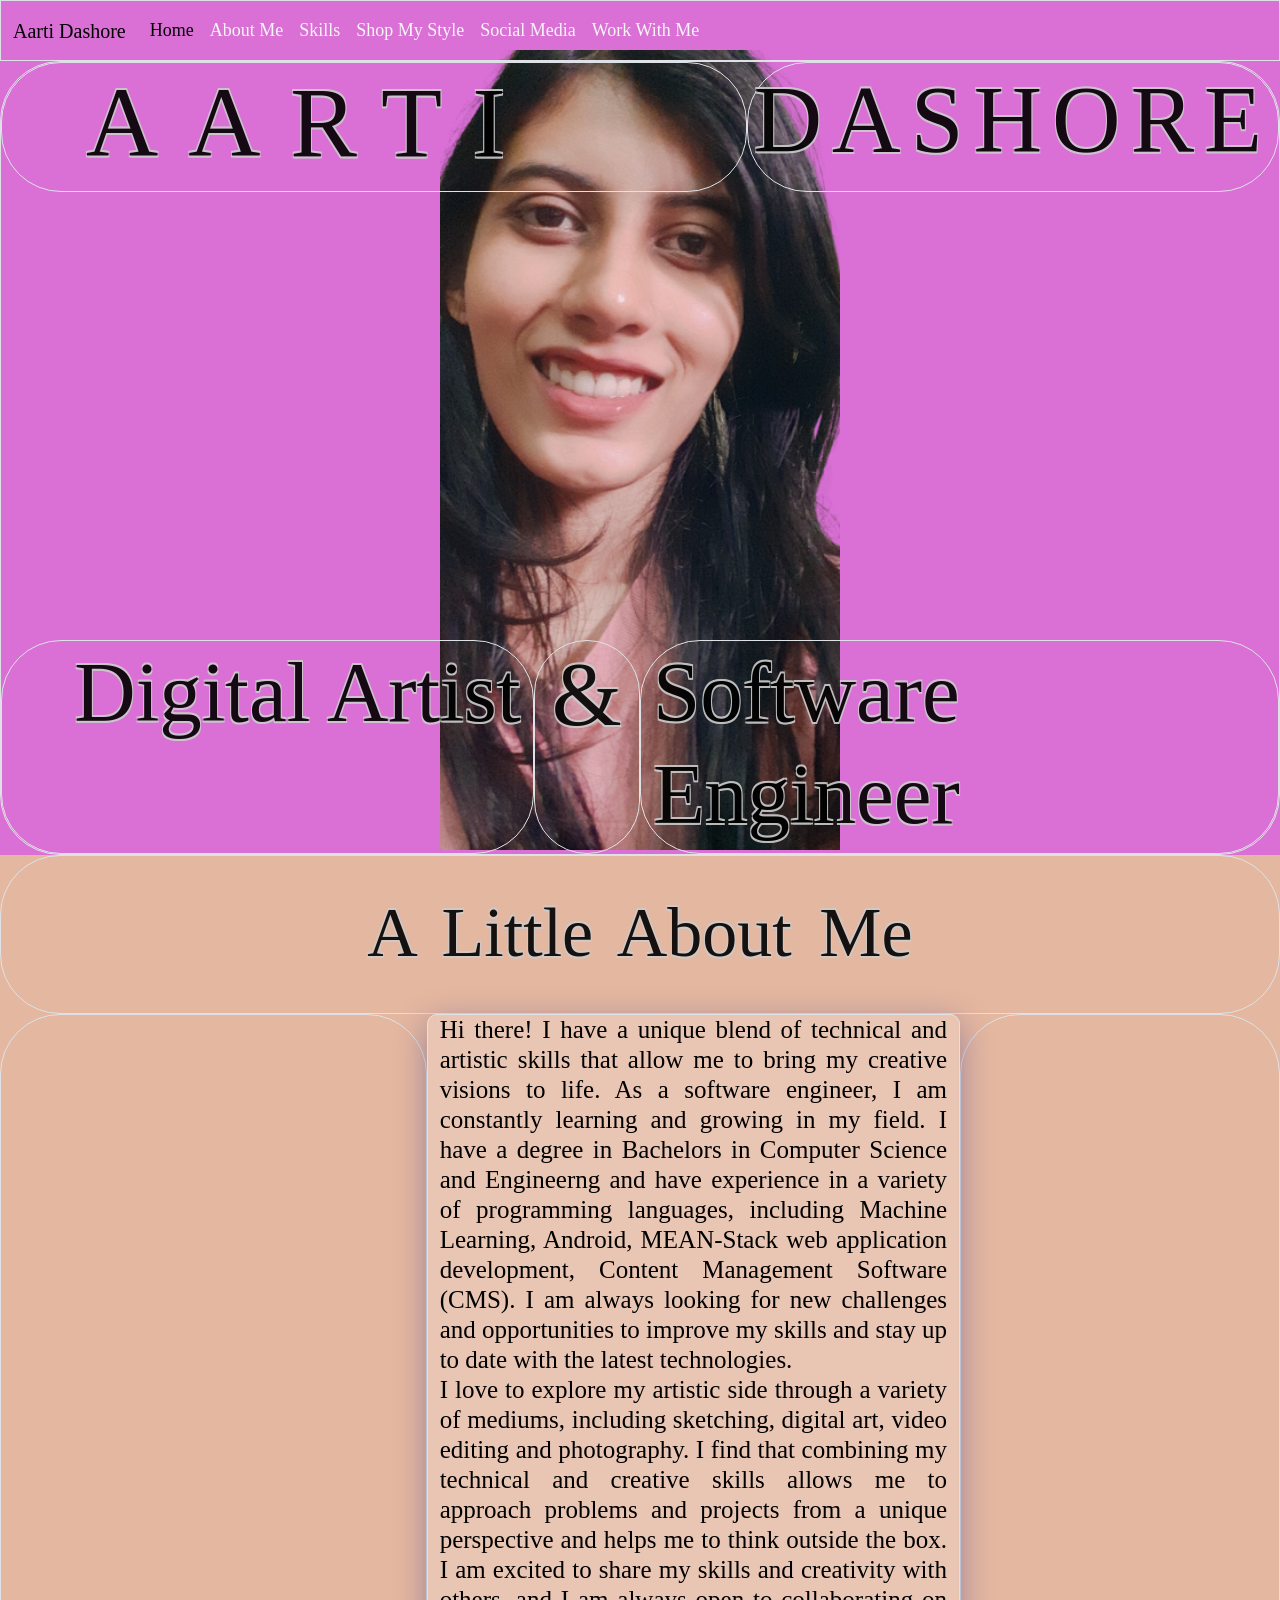
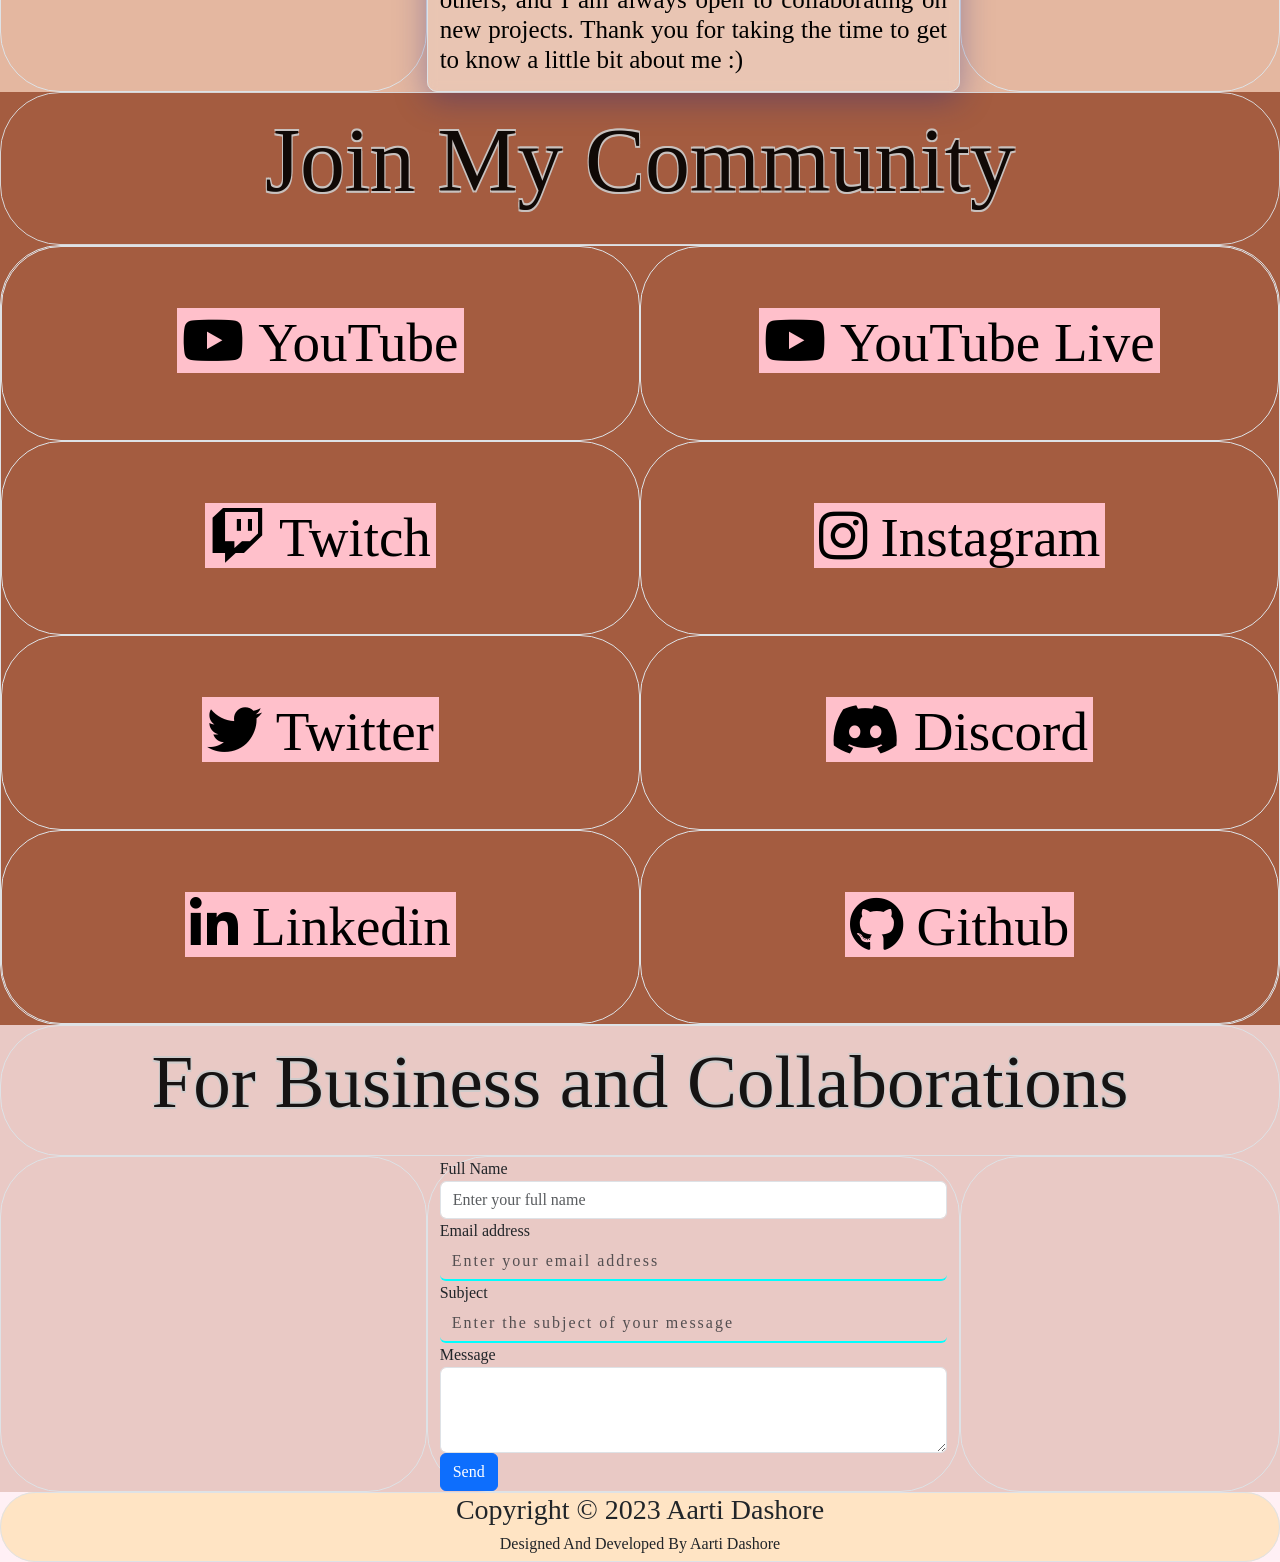
==== index.html @ 7d01ae5a "Rename aartidashorehome.html to index.html" ====
<!DOCTYPE html>
<html lang="en">
<head>
  <title>Bootstrap Example</title>
  <meta charset="utf-8">
  <meta name="viewport" content="width=device-width, initial-scale=1">
  <link href="https://cdn.jsdelivr.net/npm/bootstrap@5.2.3/dist/css/bootstrap.min.css" rel="stylesheet">
  <script src="https://cdn.jsdelivr.net/npm/bootstrap@5.2.3/dist/js/bootstrap.bundle.min.js"></script>
  <link rel="stylesheet" href="https://cdnjs.cloudflare.com/ajax/libs/font-awesome/5.11.2/css/all.css">
  <script src="https://ajax.googleapis.com/ajax/libs/jquery/3.6.1/jquery.min.js"></script>
  <link rel="stylesheet" href="aartidashorehome.css">
  <script src="aartidashorehome.js"></script>
  <?php include('aartidashorehomecontact.php');?>
</head>
<body>

  <!--<div class="container-fluid">
    <div class="row">
      <div class="col border">Column 1</div>
      <div class="col border">Column 2</div>
      <div class="col border">Column 3</div>
      <div class="col border">Column 4</div>
      <div class="col border">Column 5</div>
      <div class="col border">Column 6</div>
      <div class="col border">Column 7</div>
      <div class="col border">Column 8</div>
      <div class="col border">Column 9</div>
      <div class="col border">Column 10</div>
      <div class="col border">Column 11</div>
      <div class="col border">Column 12</div>

    </div>
  </div> -->


  <section class="homesection">
    <nav class="navbar navbar-expand-lg border">
      <div class="container-fluid">
        <a class="navbar-brand" href="#">Aarti Dashore</a>
        <button class="navbar-toggler" type="button" data-bs-toggle="collapse" data-bs-target="#navbarNavAltMarkup" aria-controls="navbarNavAltMarkup" aria-expanded="false" aria-label="Toggle navigation">
          <span class="navbar-toggler-icon"></span>
        </button>
        <div class="collapse navbar-collapse" id="navbarNavAltMarkup">
          <div class="navbar-nav">
            <hr>
            <a class="nav-link active" aria-current="page" href="#">Home</a>
            <a class="nav-link" href="#">About Me</a>
            <a class="nav-link" href="#">Skills</a>
            <a class="nav-link" href="#">Shop My Style</a>
            <a class="nav-link" href="#">Social Media</a>
            <a class="nav-link" href="#">Work With Me</a>
          </div>
        </div>
      </div>
    </nav>


  <div class="container-fluid border" id="homediv">
    <div class="row">
      <div class="col-lg-7 d-flex border">
        <h1 id="homename1">AARTI</h1>
      </div>
      <div class="col-lg-5 d-flex justify-content-center border">
        <h1 id="homename2">DASHORE</h1>
      </div>
      <p>
        <br><br><br><br><br><br><br><br><br>
        <br><br><br><br><br><br><br><br><br>
      </p>
  </div>
  <div class="row">
    <div class="col-lg-5 d-flex justify-content-end border">
      <h1 id="homeprofession1">Digital Artist</h1>
    </div>
    <div class="col-md-1 d-flex justify-content-center border">
      <h1 id="homeprofession2">&</h1>
    </div>
    <div class="col d-flex border">
      <h1 id="homeprofession3">Software Engineer</h1>
    </div>
  </div>
  </div>
</section>

<!-- =========ABOUT ME============================ -->

<section class="aboutmesection justify-content-center" id="aboutmepic">
  
  <div class="container-fluid">
    <div class="row">
      <div class="col d-flex justify-content-center border">
        <h1 id="aboutmetitle">A Little About Me</h1>
      </div>
    </div>
    
      <div class="row">
        <div class="col justify-content-center border">
          <!--<p>fsojfod
            <br><br><br><br><br><br><br><br>
            <br><br><br><br><br><br><br><br>
          </p>-->
        </div>
        <div class="col-md-5 order-1 align-items-center border" id="aboutmetext">
          <p><span>Hi there! I have a unique blend of technical and artistic skills that allow me to bring my creative visions to life.
              As a software engineer, I am constantly learning and growing in my field. I have a degree in Bachelors in Computer Science and Engineerng and have experience in a variety of programming languages, including Machine Learning, Android, MEAN-Stack web application development, Content Management Software (CMS). I am always looking for new challenges and opportunities to improve my skills and stay up to date with the latest technologies.<br>
              I love to explore my artistic side through a variety of mediums, including sketching, digital art, video editing and photography. I find that combining my technical and creative skills allows me to approach problems and projects from a unique perspective and helps me to think outside the box.
              I am excited to share my skills and creativity with others, and I am always open to collaborating on new projects.
              Thank you for taking the time to get to know a little bit about me :)</span>
          </p>
        </div>
        <div class="col-md-3 order-1 align-items-end border"></div>
      </div>
    </div>
  </div>
</section>
  <!--===========Social Media======================= -->

  <div class="container-fluid" id="socialmediapic">
    <div class="row">
      <div class="col d-flex justify-content-center border" id="socialmediatitle">
        <p>Join My Community</p>
      </div>
    </div>
    <div class="row">
      <div class="col justify-content-center border">
        <div class="social-buttons" id="socialmediabuttons">
          <div class="row">
            <div class="col d-flex justify-content-center border" id="youtubechanel1">
              <a href="https://www.youtube.com/@DewNyx"><i class="fab fa-youtube"> YouTube</i></a>
            </div>
            <div class="col d-flex justify-content-center border" id="youtubechanel2">
              <a href="https://www.youtube.com/@DewNyxLive"><i class="fab fa-youtube"> YouTube Live</i></a>
            </div>
          </div>
          <div class="row">
            <div class="col d-flex justify-content-center border" id="twitch">
              <a href="https://www.twitch.tv/dewnyxlive"><i class="fab fa-twitch"> Twitch</i></a>
            </div>
            <div class="col d-flex justify-content-center border" id="instagram">
              <a href="https://www.instagram.com/dewnyx"><i class="fab fa-instagram"> Instagram</i></a>
            </div>
          </div>
          <div class="row">
            <div class="col d-flex justify-content-center border" id="twitter">
              <a href="https://twitter.com/aartidashore"><i class="fab fa-twitter"> Twitter</i></a>
            </div>
            <div class="col d-flex justify-content-center border" id="discord">
              <a href="#"><i class="fab fa-discord"> Discord</i></a>
            </div>
          </div>
          <div class="row">
            <div class="col d-flex justify-content-center border" id="linkedin">
              <a href="#"><i class="fab fa-linkedin-in"> Linkedin</i></a>
              </div>
              <div class="col d-flex justify-content-center border" id="github">
              <a href="#"><i class="fab fa-github"> Github</i></a>
            </div>
          </div>
        </div>
      </div>
    </div>
  </div>
<!--===================Contact================== -->



  <div class="container-fluid" id="contactpic">
    <div class="row">
      <div class="col justify-content-center border">
        <p class="contacttitle">For Business and Collaborations</p>
      </div>
    </div>
    <div class="row">
      <div class="col border"></div>
        <!--<div class="col-md-5 order-1 align-items-center border">
          <div class="contact-wrap border" id="contactemailform">
            <div class="contactformtitle"><p class="contactformtitle text-center border">Get in touch with me</p></div>
            <div id="form-message-warning" class="warningmsg text-center border">iuhiuhifurhe</div>
            <div id="form-message-success" class="successmsg text-center border">Your message was sent, thank you!</div>
            <form action="aartidashorehomecontact.php" method="POST" id="contactForm" name="contactForm" class="contactForm border">
              <div class="row border">
                <div class="col-md-12 border">Name:
                  <div class="form-group border">
                    <input type="text" class="form-control" name="name" id="name" value="suydfyts" placeholder="Full Name" required>
                    <div class="errorname border"><p>Please enter your name*</p></div>
                  </div>
                </div>
                <div class="col-md-12 border">Email ID:
                  <div class="form-group border">
                    <input type="email" class="form-control" name="email" id="email" placeholder="Your Email ID" required>
                    <div class="erroremail border"><p>Please enter your email ID*</p></div>
                  </div>
                </div>
                <div class="col-md-12 border">Subject:
                  <div class="form-group border">
                    <input type="text" class="form-control"data-animation="true" name="subject" id="subject" placeholder="Business/Collaborations/Others (Please Specify)" required>
                    <div class="errorsubject border"><p>Please enter the subject*</p></div>
                  </div>
                </div>
                <div class="col-md-12 border">Message:
                  <div class="form-group mb-4 border">
                    <textarea name="message" class="form-control" id="message" cols="30" rows="8" placeholder="Your Message Here"></textarea>
                  </div>
                </div>
                <div class="col-md-12 border">
                  <div class="form-group mb-4 border">
                    <input type="submit" value="Send Message" onclick="sendemail()" class="btn" style='background: bisque';>
                    <div class="submitting"></div>
                  </div>
                </div>
              </div>
            </form>
          </div>
        </div>-->
        <div class="col-md-5 order-1 align items-center border">
          <form action="sendemail.php" method="post">
            <div class="form-group">
              <label for="fullname">Full Name</label>
              <input type="text" class="form-control" id="fullname" name="fullname" placeholder="Enter your full name">
            </div>
            <div class="form-group">
              <label for="email">Email address</label>
              <input type="email" class="form-control" id="email" name="email" placeholder="Enter your email address">
            </div>
            <div class="form-group">
              <label for="subject">Subject</label>
              <input type="text" class="form-control" id="subject" name="subject" placeholder="Enter the subject of your message">
            </div>
            <div class="form-group">
              <label for="message">Message</label>
              <textarea class="form-control" id="message" name="message" rows="3"></textarea>
            </div>
            <button type="submit" class="btn btn-primary">Send</button>
          </form>
          
        </div>
      <div class="col-md-3 order-1 align-items-end border"></div>  
    </div>
  </div>

  





<!--================Footer============================== -->
  <div class="container-fluid" style="background-color: bisque;">
    <div class="row">
      <div class="col justify-content-center border">
        <h3 class="text-center">Copyright ©️ 2023 Aarti Dashore</h3>
        
        <h6 class="text-center">Designed And Developed By Aarti Dashore</h6>
      </div>
    </div>
  </div>





  


</body>
</html>
---- aartidashorehome.css ----
body{
    background-color: lavenderblush;
    font-family: 'impact';
}
div{
    border-radius: 60px;
}


/**************************Home**********************************/
.homesection{
    background-color: orchid;
    background-image: url('removebg/mypic1.png');
    background-image: 200 200%;
    /*background-color: purple;*/
    background-repeat: no-repeat;
    background-position: center;
    background-attachment: fixed;
    background-size: 25em 50em;
}

.nav-link{
    color: whitesmoke;
    /*font-weight: bold;*/
    font-size: large;
}

#homename1{
    color: black;
    /*font-weight: bolder;*/
    font-size: 100px;
    letter-spacing: 30px;
    text-shadow: -1px 2px 0 #ccc,
                1px 2px 0 #ccc,
                1px -2px 0 #ccc,
                -1px -2px 0 #ccc;
    opacity: 90%;
    padding-left: 10%;
}
#homename2{
    color: black;
    /*font-weight: bolder;*/
    font-size: 95px;
    letter-spacing: 10px;
    text-shadow: -1px 2px 0 #ccc,
                1px 2px 0 #ccc,
                1px -2px 0 #ccc,
                -1px -2px 0 #ccc;
    opacity: 90%;
}
#homeprofession1, #homeprofession3{
    color: black;
    /*font-weight: bolder;*/
    font-size: 85px;
    text-shadow: -1px 2px 0 #ccc,
                1px 2px 0 #ccc,
                1px -2px 0 #ccc,
                -1px -2px 0 #ccc;
    opacity: 90%;
}
#homeprofession2{
    color: black;
    /*font-weight: bolder;*/
    font-size: 90px;
    text-shadow: -1px 2px 0 #ccc,
                1px 2px 0 #ccc,
                1px -2px 0 #ccc,
                -1px -2px 0 #ccc;
    opacity: 90%;
}

/**************************About Me*****************************/

.aboutmesection{
    background-color: lightgray;
}
#aboutmepic{
    background: #E4B7A0; 
    background-image: url(removebg/MyPic2.png); 
    background-repeat: no-repeat;
    background-position: 100px;
    background-position-x: 0.5em;
    background-size: 32em 50em;
    background-attachment: fixed;
    backdrop-filter: opacity(10%);
}
#aboutmetitle{
    color: black;
    /*font-weight: bolder;*/
    font-size: 70px;
    text-align: center;
    word-spacing: 10px;
    text-shadow: -1px 2px 0 #ccc,
                1px 2px 0 #ccc,
                1px -2px 0 #ccc,
                -1px -2px 0 #ccc;
    opacity: 90%;
    padding-top: 35px;
    padding-bottom: 30px;
}
#aboutmetext{
    background: rgba( 255, 255, 255, 0.2 );
    box-shadow: 0 8px 32px 0 rgba( 31, 38, 135, 0.37 );
    backdrop-filter: blur( 5.5px );
    -webkit-backdrop-filter: blur( 5.5px );
    border-radius: 10px;
    border: 1px solid rgba( 255, 255, 255, 0.18 );
    font-size: 25px;
    /*font-weight: bold;*/
    text-align: justify;
    line-height: 30px;
    color: #000;
}

/*******************Social Media********************************/

#socialmediapic{
    background-color: #A45C40;
    border-radius: 0;
    background-image: url("removebg/MyPic5.png");
    background-repeat: no-repeat;
    background-position: center;
    background-attachment: fixed;
    background-size: 50em 90em;
    background-position-y: -10em;
}
#socialmediatitle{
    color: black;
    /*font-weight: bolder;*/
    font-size: 90px;
    text-shadow: -1px 2px 0 #ccc,
                1px 2px 0 #ccc,
                1px -2px 0 #ccc,
                -1px -2px 0 #ccc;
    opacity: 90%;
    text-align: center;
}
#youtubechanel1, #youtubechanel2,
#twitch, #instagram,
#twitter, #discord,
#linkedin, #github{
    padding: 1em;
    font-size: 55px;
}
i{
    color: #000;
    padding: 5px;
    background-color: pink;
}





/******************************Contact*********************************/


#contactpic{
    border-radius: 0;
    background-color: #c383705c;
    background-image: url("removebg/MyPic6.png");
    background-repeat: no-repeat;
    background-position: center;
    background-position: 100px;
    background-attachment: fixed;
    background-size: 90px 2auto 55%;
    background-size: 50em 75em;
    background-position-y: -1em;
    background-position-x: 1em;
}
.contacttitle{
    color: #000;
    text-align: center;
    font-size: 75px;
    /*font-weight: bolder;*/
    text-shadow: -1px 2px 0 #ccc,
                1px 2px 0 #ccc,
                1px -2px 0 #ccc,
                -1px -2px 0 #ccc;
    opacity: 90%;
}
.contactformtitle{
    color: black;
    opacity: 1;
    font-size: 45px;
}
#contactemailform{
    color: black;
    background: rgb(236, 238, 239, 0.35);
    /*font-weight: bold;*/
    font-size: 20px; 
    /*padding-bottom: -10em;*/
}
.form-message-success{
    opacity: 100%;
}
#name, #email, #subject, #message ::-webkit-input-placeholder{
    border: none;
    background: none;
    border-bottom: 2px solid;
    letter-spacing: 2px;
    /*font-weight: bolder;*/
    color: aqua;
    -ms-text-kashida-space: -10%;
}
.errorname, .erroremail, .errorsubject{
    /*padding-top: -50px;
    padding-bottom: -50px;*/
    font-size: 20px;
    letter-spacing: 1px;
    color: red;
    /*font-weight: bold;*/
    gap: 0px;
    /*visibility: hidden;*/
}







/*
*,::after,::before{box-sizing:border-box}
body,html{height:100%}
body{margin:0;overflow:hidden;background:#000 url(C:\Users\DELL\Pictures\MyPic\mypicforwebsite\removebg\mypic1.png) 0 0 repeat;position:relative;font-family:-apple-system,BlinkMacSystemFont,"Segoe UI",Roboto,Helvetica,Arial,sans-serif,"Apple Color Emoji","Segoe UI Emoji","Segoe UI Symbol"}
#header{position:absolute;left:0;right:0;top:0;height:32px;background:#023b6d;display:flex;align-items:center}
.logo{padding-left:10px}
.logo img{height:25px}
.logo a{display:flex}
.logo strong{margin-left:6px;text-transform:uppercase}
.logo strong span{color:#00a6eb}
@media (max-width:768px){.logo{display:none}}
.preview-devices{margin-top:2px}
.preview-devices ul{margin:0 0 0 20px;padding:0;list-style:none;list-style-type:none;display:flex;align-items:center}
.preview-devices a{transition:.3s;color:rgba(255,255,255,.5);display:inline-block;padding:5px 5px}
.preview-devices a .icon{width:22px;height:22px}
.preview-devices a:hover{color:#fff}
.preview-devices .preview-devices-active a{color:#fff}
@media (max-width:1024px){.preview-devices{display:none}}
.navigate{display:flex;margin-left:auto;align-items:center}
.navigate .icon{width:22px;height:22px}
.navigate a{transition:.3s;color:rgba(255,255,255,.6);display:flex;align-items:center;justify-content:center;text-decoration:none}
.navigate a:hover{color:#fff}
.navigate .download{background:#00a6eb;color:#fff;font-size:13px;padding:0 16px;height:32px;font-weight:700;text-transform:uppercase;margin-left:15px;white-space:nowrap}
.navigate .download .icon{width:20px;height:20px}
.navigate .download span{padding-left:6px}
.navigate .download:hover{background:#00b4ff}
@media (max-width:768px){.navigate .download{padding:0 10px;font-size:12px;margin-left:10px}
.navigate .download .icon{display:none}}
.current-template{margin-top:-2px;display:flex;align-items:center;justify-content:center;padding-left:10px}
@media (min-width:768px){.current-template{padding-left:0;margin-left:auto}}
.current-template .icon{width:24px;height:24px}
.current-template a{transition:.3s;color:rgba(255,255,255,.6);display:flex;align-items:center;justify-content:center;text-decoration:none}
.current-template a:hover{color:#fff}
.current-template .template-home{font-size:16px;padding:0;font-weight:700;color:#fff;margin:-2px 10px 0 10px;line-height:0;text-decoration:none}
#preview{position:absolute;left:0;right:0;top:32px;bottom:0;transition:all .2s}
#preview-frame{border:0;position:absolute}
.preview-desktop{left:0;width:100%;height:100%}
.preview-tablet{width:768px;height:100%;left:calc(50% - 384px)}
.preview-mobile{width:380px;height:680px;left:calc(50% - 190px);top:0;margin-top:20px}
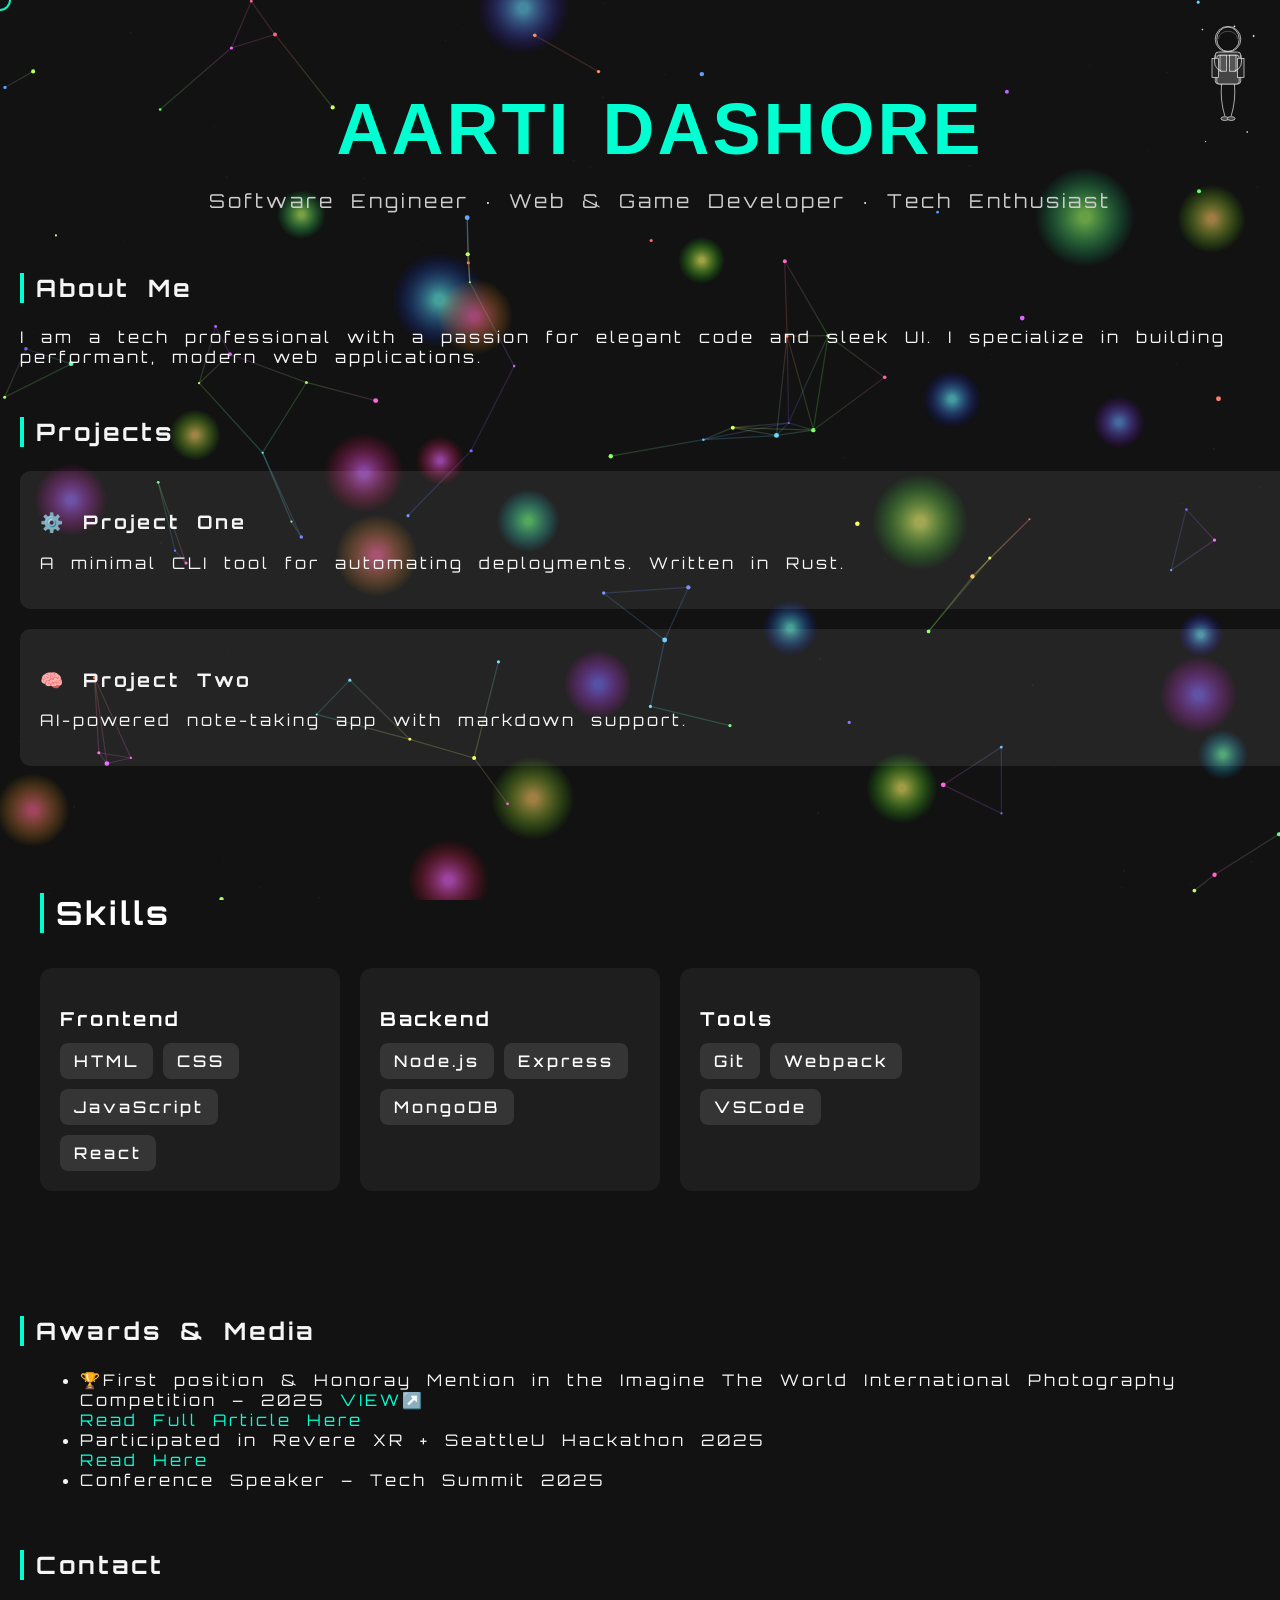
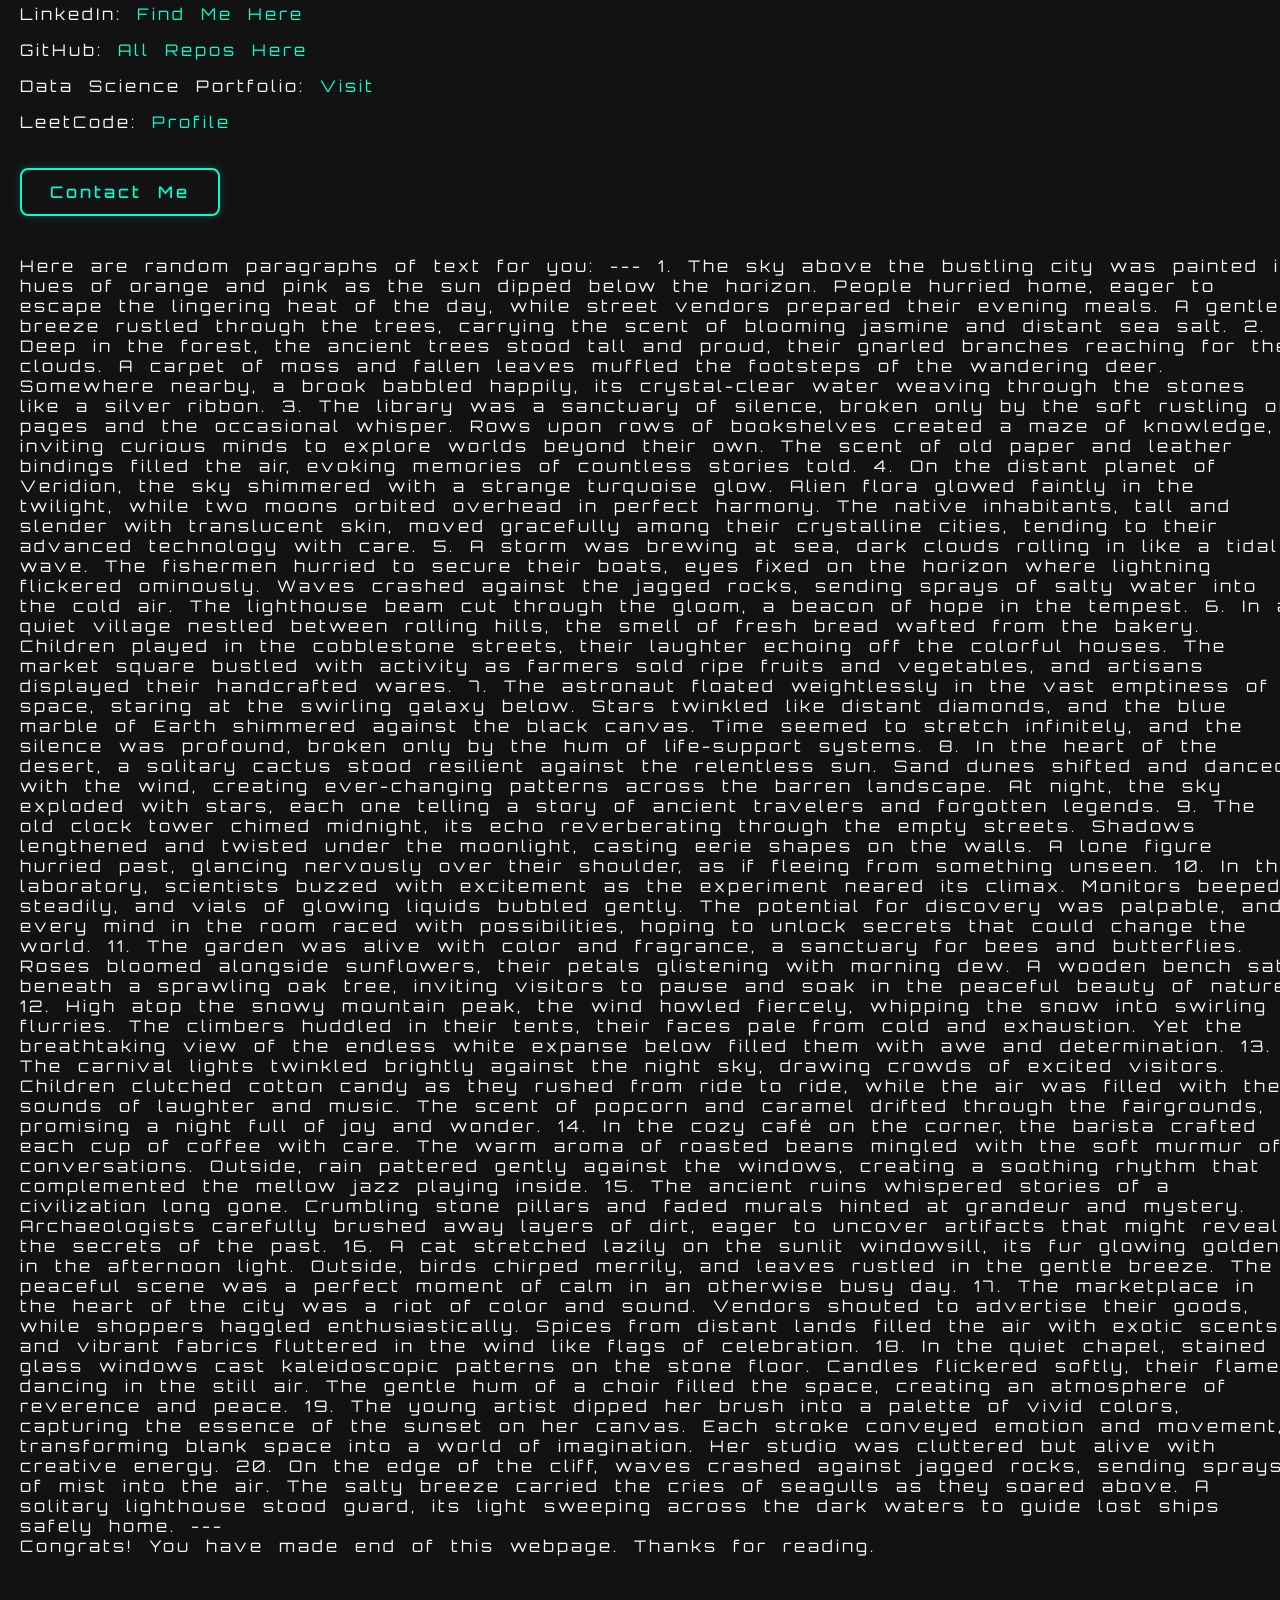
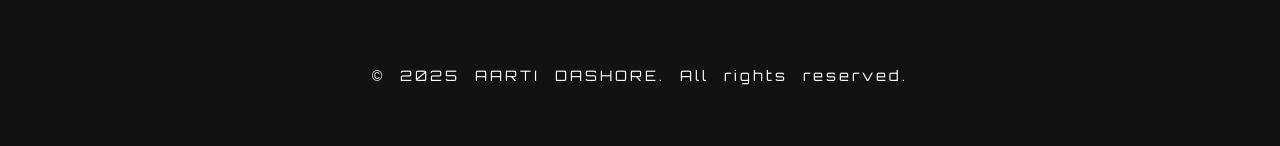
==== commit 17610529: "Initial Commit" ====
--- a/index.html
+++ b/index.html
@@ -1,266 +1,344 @@
 <!DOCTYPE html>
 <html lang="en">
 <head>
-  <title>Bootstrap Example</title>
-  <meta charset="utf-8">
-  <meta name="viewport" content="width=device-width, initial-scale=1">
-  <link href="https://cdn.jsdelivr.net/npm/bootstrap@5.2.3/dist/css/bootstrap.min.css" rel="stylesheet">
-  <script src="https://cdn.jsdelivr.net/npm/bootstrap@5.2.3/dist/js/bootstrap.bundle.min.js"></script>
-  <link rel="stylesheet" href="https://cdnjs.cloudflare.com/ajax/libs/font-awesome/5.11.2/css/all.css">
-  <script src="https://ajax.googleapis.com/ajax/libs/jquery/3.6.1/jquery.min.js"></script>
-  <link rel="stylesheet" href="aartidashorehome.css">
-  <script src="aartidashorehome.js"></script>
-  <?php include('aartidashorehomecontact.php');?>
+  <meta charset="UTF-8" />
+  <meta name="viewport" content="width=device-width, initial-scale=1.0"/>
+  <title>Aarti Dashore</title>
+  <link rel="stylesheet" href="styles.css" />
+  <link rel="stylesheet" href="https://fonts.googleapis.com/css2?family=Orbitron&display=swap">
+  <link href="https://fonts.cdnfonts.com/css/anurati" rel="stylesheet">
+  <style>
+    @import url('https://fonts.cdnfonts.com/css/anurati');
+  </style>
+  
 </head>
 <body>
-
-  <!--<div class="container-fluid">
-    <div class="row">
-      <div class="col border">Column 1</div>
-      <div class="col border">Column 2</div>
-      <div class="col border">Column 3</div>
-      <div class="col border">Column 4</div>
-      <div class="col border">Column 5</div>
-      <div class="col border">Column 6</div>
-      <div class="col border">Column 7</div>
-      <div class="col border">Column 8</div>
-      <div class="col border">Column 9</div>
-      <div class="col border">Column 10</div>
-      <div class="col border">Column 11</div>
-      <div class="col border">Column 12</div>
-
+    <!--<canvas id="bg-canvas"></canvas>-->
+    <canvas id="bg-canvas" style="position:fixed; top:0; left:0; width:100vw; height:100vh; display:block; z-index:-1;"></canvas>
+
+    <div id="astro-container">
+    <svg id="astro-svg" viewBox="0 0 200 400" xmlns="http://www.w3.org/2000/svg" stroke="#fff" fill="none" stroke-width="2">
+        <!-- Helmet -->
+        <circle cx="100" cy="60" r="40" fill="#222" />
+        <ellipse cx="100" cy="60" rx="35" ry="38" fill="#111"/>
+        <path d="M70,60 a30,25 0 0,1 60,0" stroke="#ccc" stroke-width="1" fill="none"/>
+
+        <!-- Torso and backpack -->
+        <rect x="60" y="100" width="80" height="100" rx="10" fill="#333"/>
+        <rect x="65" y="110" width="70" height="90" rx="8" fill="#444"/>
+        <rect x="75" y="110" width="20" height="50" fill="#555"/>
+        <rect x="105" y="110" width="20" height="50" fill="#555"/>
+        <rect x="50" y="120" width="20" height="60" fill="#222"/>
+        <rect x="130" y="120" width="20" height="60" fill="#222"/>
+
+        <!-- Arms -->
+        <path d="M60,110 Q50,150 80,160" />
+        <path d="M140,110 Q150,150 120,160" />
+
+        <!-- Legs -->
+        <path d="M80,200 Q75,250 90,300" />
+        <path d="M120,200 Q125,250 110,300" />
+
+        <!-- Boots -->
+        <ellipse cx="90" cy="308" rx="12" ry="6" fill="#444"/>
+        <ellipse cx="110" cy="308" rx="12" ry="6" fill="#444"/>
+
+        <!-- Details: panel lines -->
+        <line x1="60" y1="120" x2="140" y2="120" stroke="#555" stroke-width="1"/>
+        <line x1="60" y1="150" x2="140" y2="150" stroke="#555" stroke-width="1"/>
+
+        <!-- Stars in background -->
+        <circle cx="20" cy="30" r="1.5" fill="white"/>
+        <circle cx="180" cy="50" r="2" fill="white"/>
+        <circle cx="160" cy="350" r="1.5" fill="white"/>
+        <circle cx="30" cy="380" r="1" fill="white"/>
+        <circle cx="120" cy="20" r="1.8" fill="white"/>
+    </svg>
+
+    <svg id="rocket-svg" viewBox="0 0 64 128" width="64" height="128" xmlns="http://www.w3.org/2000/svg" style="display:none;">
+        <!-- Rocket body -->
+        <path d="M32 4 L24 36 L24 64 Q32 84 40 64 L40 36 Z" fill="#ddd" stroke="#aaa" stroke-width="2"/>
+        <!-- Rocket window -->
+        <circle cx="32" cy="48" r="8" fill="#121212" stroke="#555" stroke-width="2"/>
+        <!-- Fins -->
+        <path d="M24 64 L12 76 L24 76 Z" fill="#ccc"/>
+        <path d="M40 64 L52 76 L40 76 Z" fill="#ccc"/>
+        <!-- Flame -->
+        <polygon id="rocket-flame" points="32,64 28,96 36,96" fill="#ff7300" opacity="0.8">
+        <animate attributeName="opacity" values="1;.2;1" dur="0.5s" repeatCount="indefinite"/>
+        </polygon>
+    </svg>
     </div>
-  </div> -->
-
-
-  <section class="homesection">
-    <nav class="navbar navbar-expand-lg border">
-      <div class="container-fluid">
-        <a class="navbar-brand" href="#">Aarti Dashore</a>
-        <button class="navbar-toggler" type="button" data-bs-toggle="collapse" data-bs-target="#navbarNavAltMarkup" aria-controls="navbarNavAltMarkup" aria-expanded="false" aria-label="Toggle navigation">
-          <span class="navbar-toggler-icon"></span>
-        </button>
-        <div class="collapse navbar-collapse" id="navbarNavAltMarkup">
-          <div class="navbar-nav">
-            <hr>
-            <a class="nav-link active" aria-current="page" href="#">Home</a>
-            <a class="nav-link" href="#">About Me</a>
-            <a class="nav-link" href="#">Skills</a>
-            <a class="nav-link" href="#">Shop My Style</a>
-            <a class="nav-link" href="#">Social Media</a>
-            <a class="nav-link" href="#">Work With Me</a>
+
+
+
+
+  <div id="custom-cursor"></div>
+
+  <div class="container">
+    <header>
+      <h1>AARTI DASHORE</h1>
+      <p class="subtitle">Software Engineer · Web & Game Developer · Tech Enthusiast</p>
+    </header>
+
+    <section class="about">
+      <h2>About Me</h2>
+      <p>I am a tech professional with a passion for elegant code and sleek UI. I specialize in building performant, modern web applications.</p>
+    </section>
+
+    <section class="projects">
+      <h2>Projects</h2>
+      <div class="project">
+        <h3>⚙️ Project One</h3>
+        <p>A minimal CLI tool for automating deployments. Written in Rust.</p>
+      </div>
+      <div class="project">
+        <h3>🧠 Project Two</h3>
+        <p>AI-powered note-taking app with markdown support.</p>
+      </div>
+    </section>
+
+
+    <section class="skills-section">
+      <h2 class="skills-heading">Skills</h2>
+
+      <div class="skills-container">
+        <div class="skill-group slide-in-left">
+          <h3 class="group-heading">Frontend</h3>
+          <div class="skill-list">
+            <div class="skill-badge">HTML</div>
+            <div class="skill-badge">CSS</div>
+            <div class="skill-badge">JavaScript</div>
+            <div class="skill-badge">React</div>
+          </div>
+        </div>
+
+        <div class="skill-group slide-in-right">
+          <h3 class="group-heading">Backend</h3>
+          <div class="skill-list">
+            <div class="skill-badge">Node.js</div>
+            <div class="skill-badge">Express</div>
+            <div class="skill-badge">MongoDB</div>
+          </div>
+        </div>
+
+        <div class="skill-group slide-in-bottom">
+          <h3 class="group-heading">Tools</h3>
+          <div class="skill-list">
+            <div class="skill-badge">Git</div>
+            <div class="skill-badge">Webpack</div>
+            <div class="skill-badge">VSCode</div>
           </div>
         </div>
       </div>
-    </nav>
-
-
-  <div class="container-fluid border" id="homediv">
-    <div class="row">
-      <div class="col-lg-7 d-flex border">
-        <h1 id="homename1">AARTI</h1>
-      </div>
-      <div class="col-lg-5 d-flex justify-content-center border">
-        <h1 id="homename2">DASHORE</h1>
-      </div>
-      <p>
-        <br><br><br><br><br><br><br><br><br>
-        <br><br><br><br><br><br><br><br><br>
-      </p>
+
+
+
+    </section>
+
+
+
+    <section class="awards-media">
+      <h2>Awards & Media</h2>
+      <ul>
+        <li>🏆First position & Honoray Mention in the Imagine The World International Photography Competition – 2025 <a href="https://www.seattleu.edu/arts-sciences/imagining-the-world/">VIEW↗️</a>
+          <br><a herf="https://www.seattleu.edu/newsroom/2025/a-global-lens.php">Read Full Article Here</a></li>
+        <li>Participated in Revere XR + SeattleU Hackathon 2025 <br> <a heref="https://www.linkedin.com/pulse/pioneering-future-immersive-storytelling-how-revere-xr-barton-6nvhe">Read Here</a></li>
+        <li>Conference Speaker – Tech Summit 2025</li>
+      </ul>
+    </section>
+
+    <section class="contact">
+      <h2>Contact</h2>
+      <p>LinkedIn: <a href="https://linkedin.com/in/aartidashore">Find Me Here</a></p>
+      <p>GitHub: <a href="https://github.com/AartiDashore" target="_blank">All Repos Here</a></p>
+      <p>Data Science Portfolio: <a href="https://www.datascienceportfol.io/aartidashore">Visit</a></p>
+      <p>LeetCode: <a href="https://leetcode.com/u/aartidashore/">Profile</a></p>
+      <a href="mailto:aartidashore1@gmail.com" class="btn-glow">Contact Me</a>
+      <br><br>
+      <p>Here are random paragraphs of text for you:
+
+---
+
+1. The sky above the bustling city was painted in hues of orange and pink as the sun dipped below the horizon. People hurried home, eager to escape the lingering heat of the day, while street vendors prepared their evening meals. A gentle breeze rustled through the trees, carrying the scent of blooming jasmine and distant sea salt.
+
+2. Deep in the forest, the ancient trees stood tall and proud, their gnarled branches reaching for the clouds. A carpet of moss and fallen leaves muffled the footsteps of the wandering deer. Somewhere nearby, a brook babbled happily, its crystal-clear water weaving through the stones like a silver ribbon.
+
+3. The library was a sanctuary of silence, broken only by the soft rustling of pages and the occasional whisper. Rows upon rows of bookshelves created a maze of knowledge, inviting curious minds to explore worlds beyond their own. The scent of old paper and leather bindings filled the air, evoking memories of countless stories told.
+
+4. On the distant planet of Veridion, the sky shimmered with a strange turquoise glow. Alien flora glowed faintly in the twilight, while two moons orbited overhead in perfect harmony. The native inhabitants, tall and slender with translucent skin, moved gracefully among their crystalline cities, tending to their advanced technology with care.
+
+5. A storm was brewing at sea, dark clouds rolling in like a tidal wave. The fishermen hurried to secure their boats, eyes fixed on the horizon where lightning flickered ominously. Waves crashed against the jagged rocks, sending sprays of salty water into the cold air. The lighthouse beam cut through the gloom, a beacon of hope in the tempest.
+
+6. In a quiet village nestled between rolling hills, the smell of fresh bread wafted from the bakery. Children played in the cobblestone streets, their laughter echoing off the colorful houses. The market square bustled with activity as farmers sold ripe fruits and vegetables, and artisans displayed their handcrafted wares.
+
+7. The astronaut floated weightlessly in the vast emptiness of space, staring at the swirling galaxy below. Stars twinkled like distant diamonds, and the blue marble of Earth shimmered against the black canvas. Time seemed to stretch infinitely, and the silence was profound, broken only by the hum of life-support systems.
+
+8. In the heart of the desert, a solitary cactus stood resilient against the relentless sun. Sand dunes shifted and danced with the wind, creating ever-changing patterns across the barren landscape. At night, the sky exploded with stars, each one telling a story of ancient travelers and forgotten legends.
+
+9. The old clock tower chimed midnight, its echo reverberating through the empty streets. Shadows lengthened and twisted under the moonlight, casting eerie shapes on the walls. A lone figure hurried past, glancing nervously over their shoulder, as if fleeing from something unseen.
+
+10. In the laboratory, scientists buzzed with excitement as the experiment neared its climax. Monitors beeped steadily, and vials of glowing liquids bubbled gently. The potential for discovery was palpable, and every mind in the room raced with possibilities, hoping to unlock secrets that could change the world.
+
+11. The garden was alive with color and fragrance, a sanctuary for bees and butterflies. Roses bloomed alongside sunflowers, their petals glistening with morning dew. A wooden bench sat beneath a sprawling oak tree, inviting visitors to pause and soak in the peaceful beauty of nature.
+
+12. High atop the snowy mountain peak, the wind howled fiercely, whipping the snow into swirling flurries. The climbers huddled in their tents, their faces pale from cold and exhaustion. Yet the breathtaking view of the endless white expanse below filled them with awe and determination.
+
+13. The carnival lights twinkled brightly against the night sky, drawing crowds of excited visitors. Children clutched cotton candy as they rushed from ride to ride, while the air was filled with the sounds of laughter and music. The scent of popcorn and caramel drifted through the fairgrounds, promising a night full of joy and wonder.
+
+14. In the cozy café on the corner, the barista crafted each cup of coffee with care. The warm aroma of roasted beans mingled with the soft murmur of conversations. Outside, rain pattered gently against the windows, creating a soothing rhythm that complemented the mellow jazz playing inside.
+
+15. The ancient ruins whispered stories of a civilization long gone. Crumbling stone pillars and faded murals hinted at grandeur and mystery. Archaeologists carefully brushed away layers of dirt, eager to uncover artifacts that might reveal the secrets of the past.
+
+16. A cat stretched lazily on the sunlit windowsill, its fur glowing golden in the afternoon light. Outside, birds chirped merrily, and leaves rustled in the gentle breeze. The peaceful scene was a perfect moment of calm in an otherwise busy day.
+
+17. The marketplace in the heart of the city was a riot of color and sound. Vendors shouted to advertise their goods, while shoppers haggled enthusiastically. Spices from distant lands filled the air with exotic scents, and vibrant fabrics fluttered in the wind like flags of celebration.
+
+18. In the quiet chapel, stained glass windows cast kaleidoscopic patterns on the stone floor. Candles flickered softly, their flames dancing in the still air. The gentle hum of a choir filled the space, creating an atmosphere of reverence and peace.
+
+19. The young artist dipped her brush into a palette of vivid colors, capturing the essence of the sunset on her canvas. Each stroke conveyed emotion and movement, transforming blank space into a world of imagination. Her studio was cluttered but alive with creative energy.
+
+20. On the edge of the cliff, waves crashed against jagged rocks, sending sprays of mist into the air. The salty breeze carried the cries of seagulls as they soared above. A solitary lighthouse stood guard, its light sweeping across the dark waters to guide lost ships safely home.
+
+---
+<br>
+
+Congrats! You have made end of this webpage. Thanks for reading.
+</p>
+    </section>
   </div>
-  <div class="row">
-    <div class="col-lg-5 d-flex justify-content-end border">
-      <h1 id="homeprofession1">Digital Artist</h1>
-    </div>
-    <div class="col-md-1 d-flex justify-content-center border">
-      <h1 id="homeprofession2">&</h1>
-    </div>
-    <div class="col d-flex border">
-      <h1 id="homeprofession3">Software Engineer</h1>
-    </div>
-  </div>
-  </div>
-</section>
-
-<!-- =========ABOUT ME============================ -->
-
-<section class="aboutmesection justify-content-center" id="aboutmepic">
-  
-  <div class="container-fluid">
-    <div class="row">
-      <div class="col d-flex justify-content-center border">
-        <h1 id="aboutmetitle">A Little About Me</h1>
-      </div>
-    </div>
+
+    <footer class="site-footer">
+    © 2025 AARTI DASHORE. All rights reserved.
+    </footer>
+
+
+  <script>
+    // Custom cursor movement and hover effects
+    const cursor = document.getElementById('custom-cursor');
+    let hoverTarget = null;
+
+    document.addEventListener('mousemove', e => {
+      cursor.style.top = e.clientY + 'px';
+      cursor.style.left = e.clientX + 'px';
+    });
+
+    function onMouseOver(e) {
+      const el = e.target;
+
+      if (el.closest('a')) {
+        document.body.classList.add('hover-link');
+        hoverTarget = 'link';
+      } else if (el.closest('.btn-glow')) {
+        document.body.classList.add('hover-button');
+        hoverTarget = 'button';
+      } else if (el.closest('h1, h2, h3')) {
+        document.body.classList.add('hover-heading');
+        hoverTarget = 'heading';
+      }
+    }
+
+    function onMouseOut(e) {
+      if (hoverTarget) {
+        document.body.classList.remove('hover-link', 'hover-button', 'hover-heading');
+        hoverTarget = null;
+      }
+    }
+
+    document.body.addEventListener('mouseover', onMouseOver);
+    document.body.addEventListener('mouseout', onMouseOut);
+
+    // Scroll-triggered animations that restart every time
+    const animatedElements = document.querySelectorAll('header, section, .project, h1, h2, h3, p, .btn-glow');
+
+    const observerOptions = { threshold: 0.15 };
+
+    const observer = new IntersectionObserver((entries) => {
+      entries.forEach(entry => {
+        if (entry.isIntersecting) {
+          entry.target.classList.add('animated-visible');
+          entry.target.style.animationPlayState = 'running';
+          // Restart animation by resetting animation property
+          entry.target.style.animation = 'none';
+          entry.target.offsetHeight; // trigger reflow
+          entry.target.style.animation = null;
+        } else {
+          entry.target.classList.remove('animated-visible');
+          entry.target.style.animationPlayState = 'paused';
+        }
+      });
+    }, observerOptions);
+
+    animatedElements.forEach(el => {
+      el.style.animationPlayState = 'paused'; // initially paused
+      observer.observe(el);
+    });
     
-      <div class="row">
-        <div class="col justify-content-center border">
-          <!--<p>fsojfod
-            <br><br><br><br><br><br><br><br>
-            <br><br><br><br><br><br><br><br>
-          </p>-->
-        </div>
-        <div class="col-md-5 order-1 align-items-center border" id="aboutmetext">
-          <p><span>Hi there! I have a unique blend of technical and artistic skills that allow me to bring my creative visions to life.
-              As a software engineer, I am constantly learning and growing in my field. I have a degree in Bachelors in Computer Science and Engineerng and have experience in a variety of programming languages, including Machine Learning, Android, MEAN-Stack web application development, Content Management Software (CMS). I am always looking for new challenges and opportunities to improve my skills and stay up to date with the latest technologies.<br>
-              I love to explore my artistic side through a variety of mediums, including sketching, digital art, video editing and photography. I find that combining my technical and creative skills allows me to approach problems and projects from a unique perspective and helps me to think outside the box.
-              I am excited to share my skills and creativity with others, and I am always open to collaborating on new projects.
-              Thank you for taking the time to get to know a little bit about me :)</span>
-          </p>
-        </div>
-        <div class="col-md-3 order-1 align-items-end border"></div>
-      </div>
-    </div>
-  </div>
-</section>
-  <!--===========Social Media======================= -->
-
-  <div class="container-fluid" id="socialmediapic">
-    <div class="row">
-      <div class="col d-flex justify-content-center border" id="socialmediatitle">
-        <p>Join My Community</p>
-      </div>
-    </div>
-    <div class="row">
-      <div class="col justify-content-center border">
-        <div class="social-buttons" id="socialmediabuttons">
-          <div class="row">
-            <div class="col d-flex justify-content-center border" id="youtubechanel1">
-              <a href="https://www.youtube.com/@DewNyx"><i class="fab fa-youtube"> YouTube</i></a>
-            </div>
-            <div class="col d-flex justify-content-center border" id="youtubechanel2">
-              <a href="https://www.youtube.com/@DewNyxLive"><i class="fab fa-youtube"> YouTube Live</i></a>
-            </div>
-          </div>
-          <div class="row">
-            <div class="col d-flex justify-content-center border" id="twitch">
-              <a href="https://www.twitch.tv/dewnyxlive"><i class="fab fa-twitch"> Twitch</i></a>
-            </div>
-            <div class="col d-flex justify-content-center border" id="instagram">
-              <a href="https://www.instagram.com/dewnyx"><i class="fab fa-instagram"> Instagram</i></a>
-            </div>
-          </div>
-          <div class="row">
-            <div class="col d-flex justify-content-center border" id="twitter">
-              <a href="https://twitter.com/aartidashore"><i class="fab fa-twitter"> Twitter</i></a>
-            </div>
-            <div class="col d-flex justify-content-center border" id="discord">
-              <a href="#"><i class="fab fa-discord"> Discord</i></a>
-            </div>
-          </div>
-          <div class="row">
-            <div class="col d-flex justify-content-center border" id="linkedin">
-              <a href="#"><i class="fab fa-linkedin-in"> Linkedin</i></a>
-              </div>
-              <div class="col d-flex justify-content-center border" id="github">
-              <a href="#"><i class="fab fa-github"> Github</i></a>
-            </div>
-          </div>
-        </div>
-      </div>
-    </div>
-  </div>
-<!--===================Contact================== -->
-
-
-
-  <div class="container-fluid" id="contactpic">
-    <div class="row">
-      <div class="col justify-content-center border">
-        <p class="contacttitle">For Business and Collaborations</p>
-      </div>
-    </div>
-    <div class="row">
-      <div class="col border"></div>
-        <!--<div class="col-md-5 order-1 align-items-center border">
-          <div class="contact-wrap border" id="contactemailform">
-            <div class="contactformtitle"><p class="contactformtitle text-center border">Get in touch with me</p></div>
-            <div id="form-message-warning" class="warningmsg text-center border">iuhiuhifurhe</div>
-            <div id="form-message-success" class="successmsg text-center border">Your message was sent, thank you!</div>
-            <form action="aartidashorehomecontact.php" method="POST" id="contactForm" name="contactForm" class="contactForm border">
-              <div class="row border">
-                <div class="col-md-12 border">Name:
-                  <div class="form-group border">
-                    <input type="text" class="form-control" name="name" id="name" value="suydfyts" placeholder="Full Name" required>
-                    <div class="errorname border"><p>Please enter your name*</p></div>
-                  </div>
-                </div>
-                <div class="col-md-12 border">Email ID:
-                  <div class="form-group border">
-                    <input type="email" class="form-control" name="email" id="email" placeholder="Your Email ID" required>
-                    <div class="erroremail border"><p>Please enter your email ID*</p></div>
-                  </div>
-                </div>
-                <div class="col-md-12 border">Subject:
-                  <div class="form-group border">
-                    <input type="text" class="form-control"data-animation="true" name="subject" id="subject" placeholder="Business/Collaborations/Others (Please Specify)" required>
-                    <div class="errorsubject border"><p>Please enter the subject*</p></div>
-                  </div>
-                </div>
-                <div class="col-md-12 border">Message:
-                  <div class="form-group mb-4 border">
-                    <textarea name="message" class="form-control" id="message" cols="30" rows="8" placeholder="Your Message Here"></textarea>
-                  </div>
-                </div>
-                <div class="col-md-12 border">
-                  <div class="form-group mb-4 border">
-                    <input type="submit" value="Send Message" onclick="sendemail()" class="btn" style='background: bisque';>
-                    <div class="submitting"></div>
-                  </div>
-                </div>
-              </div>
-            </form>
-          </div>
-        </div>-->
-        <div class="col-md-5 order-1 align items-center border">
-          <form action="sendemail.php" method="post">
-            <div class="form-group">
-              <label for="fullname">Full Name</label>
-              <input type="text" class="form-control" id="fullname" name="fullname" placeholder="Enter your full name">
-            </div>
-            <div class="form-group">
-              <label for="email">Email address</label>
-              <input type="email" class="form-control" id="email" name="email" placeholder="Enter your email address">
-            </div>
-            <div class="form-group">
-              <label for="subject">Subject</label>
-              <input type="text" class="form-control" id="subject" name="subject" placeholder="Enter the subject of your message">
-            </div>
-            <div class="form-group">
-              <label for="message">Message</label>
-              <textarea class="form-control" id="message" name="message" rows="3"></textarea>
-            </div>
-            <button type="submit" class="btn btn-primary">Send</button>
-          </form>
-          
-        </div>
-      <div class="col-md-3 order-1 align-items-end border"></div>  
-    </div>
-  </div>
-
-  
-
-
-
-
-
-<!--================Footer============================== -->
-  <div class="container-fluid" style="background-color: bisque;">
-    <div class="row">
-      <div class="col justify-content-center border">
-        <h3 class="text-center">Copyright ©️ 2023 Aarti Dashore</h3>
-        
-        <h6 class="text-center">Designed And Developed By Aarti Dashore</h6>
-      </div>
-    </div>
-  </div>
-
-
-
-
-
-  
-
-
+    document.addEventListener('mousemove', e => {
+      cursor.style.top = e.clientY + 'px';
+      cursor.style.left = e.clientX + 'px';
+    });
+
+    function onMouseOver(e) {
+      const el = e.target;
+
+      if (el.closest('a')) {
+        document.body.classList.add('hover-link');
+        hoverTarget = 'link';
+      } else if (el.closest('.btn-glow')) {
+        document.body.classList.add('hover-button');
+        hoverTarget = 'button';
+      } else if (el.closest('h1, h2, h3, .skill')) {
+        document.body.classList.add('hover-heading');
+        hoverTarget = 'heading';
+      }
+    }
+
+    function onMouseOut() {
+      if (hoverTarget) {
+        document.body.classList.remove('hover-link', 'hover-button', 'hover-heading');
+        hoverTarget = null;
+      }
+    }
+
+    document.body.addEventListener('mouseover', onMouseOver);
+    document.body.addEventListener('mouseout', onMouseOut);
+
+    // Scroll-triggered Skill Reveal Animation
+    const skillBadges = document.querySelectorAll('.skill');
+
+    const observer1 = new IntersectionObserver((entries, obs) => {
+      entries.forEach(entry => {
+        if (entry.isIntersecting) {
+          entry.target.classList.add('skill-visible');
+          entry.target.classList.remove('skill-hidden');
+          obs.unobserve(entry.target);
+        }
+      });
+    }, { threshold: 0.3 });
+
+    skillBadges.forEach(badge => {
+      badge.classList.add('skill-hidden'); // Initial hidden state
+      observer1.observe(badge);
+    });
+    
+   
+    const skillGroups = document.querySelectorAll('.skill-group');
+
+    const groupObserver = new IntersectionObserver((entries, obs) => {
+      entries.forEach(entry => {
+        if (entry.isIntersecting) {
+          entry.target.classList.add('animated-visible');
+          obs.unobserve(entry.target); // Only animate once
+        }
+      });
+    }, { threshold: 0.3 });
+
+    skillGroups.forEach(group => groupObserver.observe(group));
+
+
+  </script>
+  <script src="bg.js" defer></script>
+  <script src="astro.js"></script>
 </body>
 </html>
--- a/styles.css
+++ b/styles.css
@@ -0,0 +1,581 @@
+body {
+  margin: 0;
+  padding: 0;
+  background-color: #121212;
+  color: #f5f5f5;
+  animation: fadeSlideUp 0.8s ease-in-out;
+  cursor: default;
+  font-family: 'Orbitron', sans-serif;
+  word-spacing: 8px;
+  letter-spacing: 3px;
+}
+
+#bg-canvas {
+  position: fixed;
+  top: 0;
+  left: 0;
+  width: 100vw;
+  height: 100vh;
+  z-index: -1;
+  background: #121212;
+}
+
+
+
+#astro-container {
+  position: fixed;
+  top: 20px;
+  right: 20px;
+  width: 64px;
+  height: 128px;
+  z-index: 9999;
+  transform-origin: center top;
+  cursor: pointer;
+}
+
+#astro-svg, #rocket-svg {
+  width: 100%;
+  height: 100%;
+  animation: float 3.5s ease-in-out infinite;
+}
+
+@keyframes float {
+  0%, 100% { transform: translateY(0); }
+  50% { transform: translateY(-10px); }
+}
+
+
+
+
+
+/* Custom Cursor */
+#custom-cursor {
+  position: fixed;
+  top: 0;
+  left: 0;
+  width: 18px;
+  height: 18px;
+  border: 2px solid #00ffd1;
+  border-radius: 50%;
+  pointer-events: none;
+  transform: translate(-50%, -50%);
+  transition: width 0.3s ease, height 0.3s ease, background-color 0.3s ease, border-color 0.3s ease;
+  z-index: 9999;
+  mix-blend-mode: difference;
+  background: transparent;
+  will-change: transform, width, height, background-color, border-color;
+}
+
+/* Cursor hover styles */
+.hover-link #custom-cursor {
+  width: 40px;
+  height: 40px;
+  background-color: #00ffd1;
+  border-color: transparent;
+}
+
+.hover-button #custom-cursor {
+  width: 30px;
+  height: 30px;
+  background-color: transparent;
+  border-color: #00ffd1;
+}
+
+.hover-heading #custom-cursor {
+  width: 25px;
+  height: 25px;
+  background-color: #00a88f99;
+  border-color: #00a88f;
+}
+
+/* Hide native cursor on interactive elements */
+a, .btn-glow, .project h3, h1, h2, h3 {
+  cursor: none;
+}
+
+/* Text elements keep default cursor */
+body, p, section {
+  cursor: default;
+}
+
+/* Container */
+.container {
+  width: 100%;
+  max-width: 1500px;
+  margin: 0 auto;
+  padding: 40px 20px;
+}
+
+/* Header */
+header {
+  text-align: center;
+  margin-bottom: 60px;
+  animation: fadeSlideUp 1s ease-out forwards;
+}
+
+/* Headings and subtitles */
+h1 {
+  font-size: 4.5rem;
+  margin-bottom: 0.2em;
+  color: #00ffd1;
+  animation: fadeIn 1s ease-in;
+  transition: color 0.3s ease, text-shadow 0.3s ease;
+  font-family: 'Anurati', sans-serif;
+}
+
+h1:hover {
+  color: #00fff0;
+  text-shadow: 0 0 12px #00ffd1, 0 0 20px #00ffd1;
+  cursor: pointer;
+}
+
+.subtitle {
+  color: #ccc;
+  font-size: 1.2rem;
+  animation: fadeIn 1.2s ease-in;
+}
+
+/* Sections */
+section {
+  margin-bottom: 50px;
+  animation: fadeSlideUp 1s ease-out forwards;
+}
+
+h2 {
+  border-left: 4px solid #00ffd1;
+  padding-left: 12px;
+  font-size: 1.5rem;
+  margin-bottom: 1em;
+  animation: fadeSlideRight 1s ease-out forwards;
+  transition: color 0.3s ease, text-shadow 0.3s ease;
+}
+
+h2:hover {
+  color: #00fff0;
+  text-shadow: 0 0 12px #00ffd1, 0 0 20px #00ffd1;
+  cursor: pointer;
+}
+
+/* Projects */
+.project {
+  background: rgba(255, 255, 255, 0.08);
+  border-radius: 10px;
+  backdrop-filter: blur(1.5px);
+  box-shadow: 0 0 0 transparent;
+  transition: box-shadow 0.3s ease;
+  padding: 20px;
+  margin-bottom: 20px;
+  transition: transform 0.3s ease, box-shadow 0.3s ease;
+  animation: fadeSlideRight 1.2s ease-out forwards;
+}
+
+.project:hover {
+  transform: translateY(-6px) scale(1.03);
+  box-shadow: 0 0 20px #00ffd1aa;
+}
+
+/* Skills */
+/* Container for the entire skills section */
+.skills-section {
+  padding: 60px 20px;
+  color: white;
+  display: flex;
+  flex-direction: column;
+  align-items: flex-start;
+}
+
+/* Section heading */
+.skills-section h2 {
+  font-size: 2rem;
+  margin-bottom: 20px;
+}
+
+/* Outer skill group box */
+.skill-group {
+  margin: 15px 0;
+  padding: 20px;
+  background: rgba(255, 255, 255, 0.08);
+  border-radius: 10px;
+  backdrop-filter: blur(1.5px);
+  box-shadow: 0 0 0 transparent;
+  transition: box-shadow 0.3s ease;
+  max-width: 100%;
+  width: fit-content;
+  display: inline-block;
+  animation-duration: 0.8s;
+  animation-fill-mode: both;
+  opacity: 0;
+  transform: translateY(20px);
+}
+
+/* Glow + slide-in animations */
+.skill-group.visible {
+  opacity: 1;
+  transform: translateY(0);
+}
+
+.skill-group:hover {
+  box-shadow: 0 0 15px #00ffd1aa;
+}
+
+/* Group heading */
+.skill-group h3 {
+  margin-bottom: 12px;
+  color: white;
+  font-size: 1.2rem;
+  transition: text-shadow 0.3s ease;
+}
+
+.skill-group h3:hover {
+  text-shadow: 0 0 8px #00ffd1;
+}
+
+/* Skill badges */
+.skill-badges {
+  display: flex;
+  flex-wrap: wrap;
+  gap: 12px;
+}
+
+.skill-badge {
+  position: relative;
+  background: rgba(255, 255, 255, 0.1);
+  padding: 8px 14px;
+  border-radius: 8px;
+  color: white;
+  font-weight: 500;
+  cursor: pointer;
+  overflow: hidden;
+  transition: transform 0.3s ease, box-shadow 0.3s ease, color 0.3s ease;
+}
+
+/* Shine effect */
+.skill-badge::before {
+  content: '';
+  position: absolute;
+  top: 0;
+  left: -75%;
+  width: 50%;
+  height: 100%;
+  background: linear-gradient(120deg, transparent, rgba(255, 255, 255, 0.5), transparent);
+  transform: skewX(-20deg);
+  opacity: 0;
+}
+
+.skill-badge:hover::before {
+  animation: shine 0.8s ease forwards;
+}
+
+@keyframes shine {
+  0% {
+    left: -75%;
+    opacity: 0;
+  }
+  50% {
+    opacity: 0.8;
+  }
+  100% {
+    left: 125%;
+    opacity: 0;
+  }
+}
+
+.skill-badge:hover {
+  transform: scale(1.1);
+  color: #00ffd1;
+  box-shadow: 0 0 10px #00ffd1, 0 0 25px #00ffd1aa;
+}
+
+
+/* Skill Group Box */
+
+/* Skill Group (Outer Box) */
+.skills-section {
+  padding: 50px 20px;
+}
+
+.skills-heading {
+  margin-bottom: 40px;
+  color: white;
+}
+
+/* Skill Container Layout */
+.skills-container {
+  display: flex;
+  flex-wrap: wrap;
+  gap: 20px;
+  justify-content: center;
+}
+
+/* Skill Group Boxes */
+.skill-group {
+  background: rgba(255, 255, 255, 0.05);
+  border-radius: 12px;
+  padding: 20px;
+  min-width: 200px;
+  max-width: 300px;
+  flex: 1 1 auto;
+  box-sizing: border-box;
+  transition: transform 0.5s ease, box-shadow 0.4s ease;
+  opacity: 0;
+}
+
+/* Skill Group Hover Glow */
+.skill-group:hover {
+  box-shadow: 0 0 15px #00ffd1, 0 0 40px #00ffd1aa;
+}
+
+/* Group Heading */
+.group-heading {
+  font-size: 1.4rem;
+  margin-bottom: 15px;
+  color: white;
+  transition: color 0.3s ease, text-shadow 0.3s ease;
+}
+
+.group-heading:hover {
+  color: #00ffd1;
+  text-shadow: 0 0 8px #00ffd1, 0 0 16px #00ffd1aa;
+}
+
+/* Skill List */
+.skill-list {
+  display: flex;
+  flex-wrap: wrap;
+  gap: 10px;
+}
+
+/* Individual Skill Badge */
+.skill-badge {
+  background: rgba(255, 255, 255, 0.1);
+  padding: 8px 14px;
+  border-radius: 8px;
+  color: white;
+  font-weight: 500;
+  cursor: pointer;
+  transition: transform 0.3s ease, box-shadow 0.3s ease, color 0.3s ease;
+}
+
+.skill-badge:hover {
+  transform: scale(1.1);
+  color: #00ffd1;
+  box-shadow: 0 0 10px #00ffd1, 0 0 25px #00ffd1aa;
+}
+
+/* Slide-in Animations */
+.slide-in-left {
+  transform: translateX(-60px);
+}
+
+.slide-in-right {
+  transform: translateX(60px);
+}
+
+.slide-in-top {
+  transform: translateY(-60px);
+}
+
+.slide-in-bottom {
+  transform: translateY(60px);
+}
+
+.skill-group.animated-visible {
+  opacity: 1;
+  transform: translateX(0) translateY(0);
+  transition: transform 0.6s ease, opacity 0.6s ease;
+}
+
+
+
+/* Awards & Media section */
+.awards-media {
+  margin: 60px 0;
+}
+.awards-media ul {
+  list-style-type: disc;
+  margin-left: 20px;
+}
+.awards-media li:hover {
+  color: #00ffd1cc;
+  background-color: #1e1e1e;
+  padding: 20px;
+  border-radius: 10px;
+  margin-bottom: 20px;
+  transition: transform 0.3s ease, box-shadow 0.3s ease;
+  animation: fadeSlideRight 1.2s ease-out forwards;
+  transform: translateY(-6px) scale(1.03);
+  box-shadow: 0 0 20px #00ffd1aa;
+}
+
+/* Links */
+a {
+  color: #00ffd1;
+  text-decoration: none;
+  transition: color 0.3s ease, text-shadow 0.3s ease;
+}
+
+a:hover {
+  text-decoration: underline;
+  color: #00e6c3;
+  text-shadow: 0 0 8px #00ffd1, 0 0 16px #00ffd1;
+}
+
+/* Paragraphs */
+p {
+  transition: color 0.3s ease;
+}
+
+p:hover {
+  color: #00ffd1cc;
+}
+
+
+/* Footer */
+footer {
+  text-align: center;
+  padding: 20px 0;
+  color: #777;
+  background: transparent;
+  color: white;
+  position: relative;
+  z-index: 1;
+  font-size: 0.9rem;
+  pointer-events: none;
+}
+.site-footer {
+  background: transparent;
+  color: white;
+  text-align: center;
+  padding: 20px 16px;
+  font-size: 0.9rem;
+  position: relative;
+  z-index: 0;
+  min-height: 60px;
+  overflow: visible;
+  pointer-events: auto; /* allows clicking on rocket behind/above footer */
+}
+
+@media (max-width: 600px) {
+  .site-footer {
+    font-size: 0.75rem;
+    padding: 30px 12px;
+  }
+}
+
+
+/* Glow Button with Modern Animation */
+.btn-glow {
+  display: inline-block;
+  margin-top: 20px;
+  padding: 12px 28px;
+  font-size: 1rem;
+  font-weight: 500;
+  color: #00ffd1;
+  background-color: transparent;
+  border: 2px solid #00ffd1;
+  border-radius: 8px;
+  text-decoration: none;
+  position: relative;
+  transition: all 0.3s ease-in-out;
+  overflow: hidden;
+  box-shadow: 0 0 10px rgba(0, 255, 209, 0.2);
+  animation: glowPulse 2.5s infinite ease-in-out, fadeSlideUp 1.4s ease-out forwards;
+}
+
+.btn-glow::before {
+  content: '';
+  position: absolute;
+  top: -50%;
+  left: -50%;
+  width: 200%;
+  height: 200%;
+  background: radial-gradient(circle, rgba(0,255,209,0.3) 0%, transparent 80%);
+  transform: scale(0);
+  transition: transform 0.4s ease-out;
+  z-index: 0;
+}
+
+.btn-glow:hover::before {
+  transform: scale(1);
+}
+
+.btn-glow:hover {
+  background-color: #00ffd120;
+  box-shadow: 0 0 20px rgba(0, 255, 209, 0.6);
+  color: #ffffff;
+  border-color: #00e6c3;
+}
+
+.btn-glow:active {
+  transform: scale(0.98);
+  box-shadow: 0 0 5px rgba(0, 255, 209, 0.4);
+}
+
+/* Responsive Design */
+@media (max-width: 600px) {
+  body {
+    padding: 0 10px;
+  }
+
+  h1 {
+    font-size: 2rem;
+  }
+
+  .container {
+    padding: 30px 15px;
+    max-width: 100%;
+  }
+
+  h2 {
+    font-size: 1.3rem;
+  }
+
+  .project {
+    padding: 15px;
+  }
+}
+
+/* Animations */
+@keyframes fadeIn {
+  from { opacity: 0; transform: translateY(10px); }
+  to { opacity: 1; transform: translateY(0); }
+}
+
+@keyframes fadeSlideUp {
+  from {
+    opacity: 0;
+    transform: translateY(20px);
+  }
+  to {
+    opacity: 1;
+    transform: translateY(0);
+  }
+}
+
+@keyframes fadeSlideRight {
+  from {
+    opacity: 0;
+    transform: translateX(-20px);
+  }
+  to {
+    opacity: 1;
+    transform: translateX(0);
+  }
+}
+
+@keyframes glowPulse {
+  0% {
+    box-shadow: 0 0 10px rgba(0, 255, 209, 0.2);
+  }
+  50% {
+    box-shadow: 0 0 20px rgba(0, 255, 209, 0.6);
+  }
+  100% {
+    box-shadow: 0 0 10px rgba(0, 255, 209, 0.2);
+  }
+}
+
+/* Pause animations initially until revealed */
+.animated-visible {
+  animation-play-state: running !important;
+}
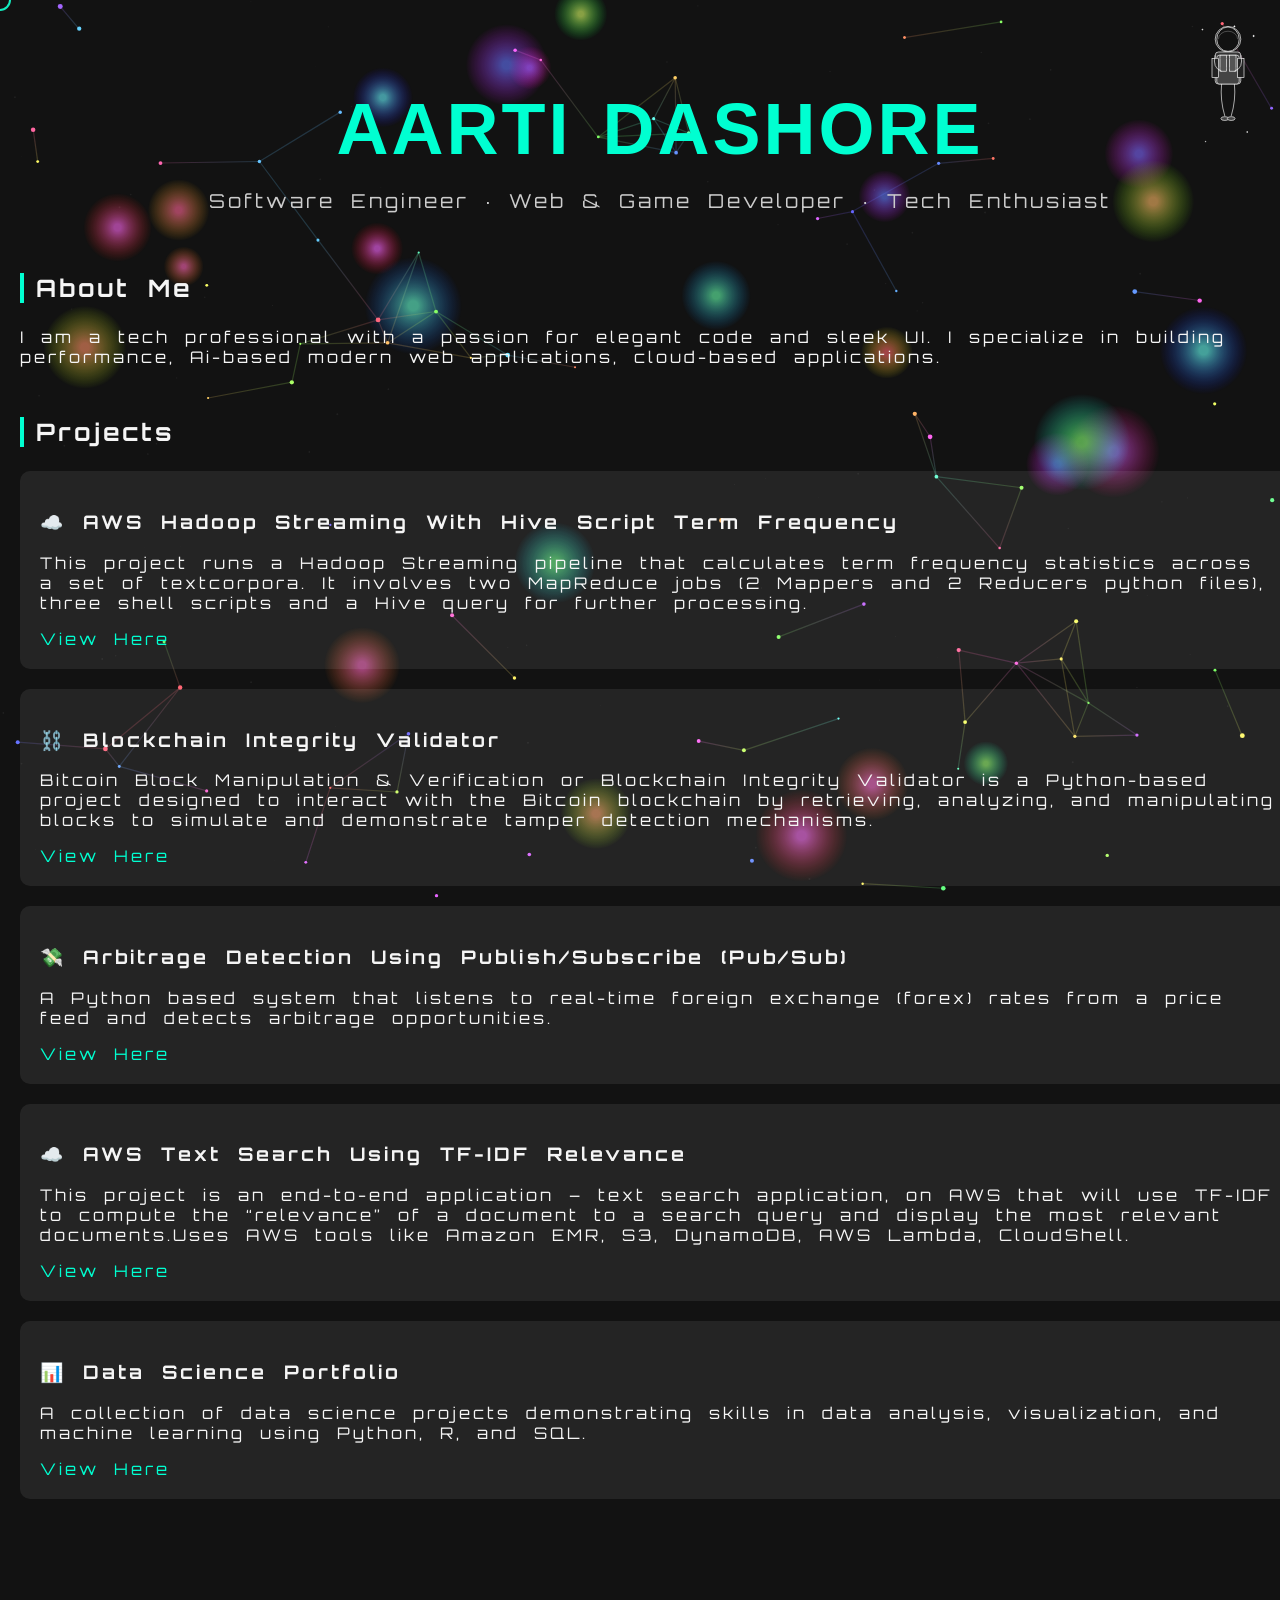
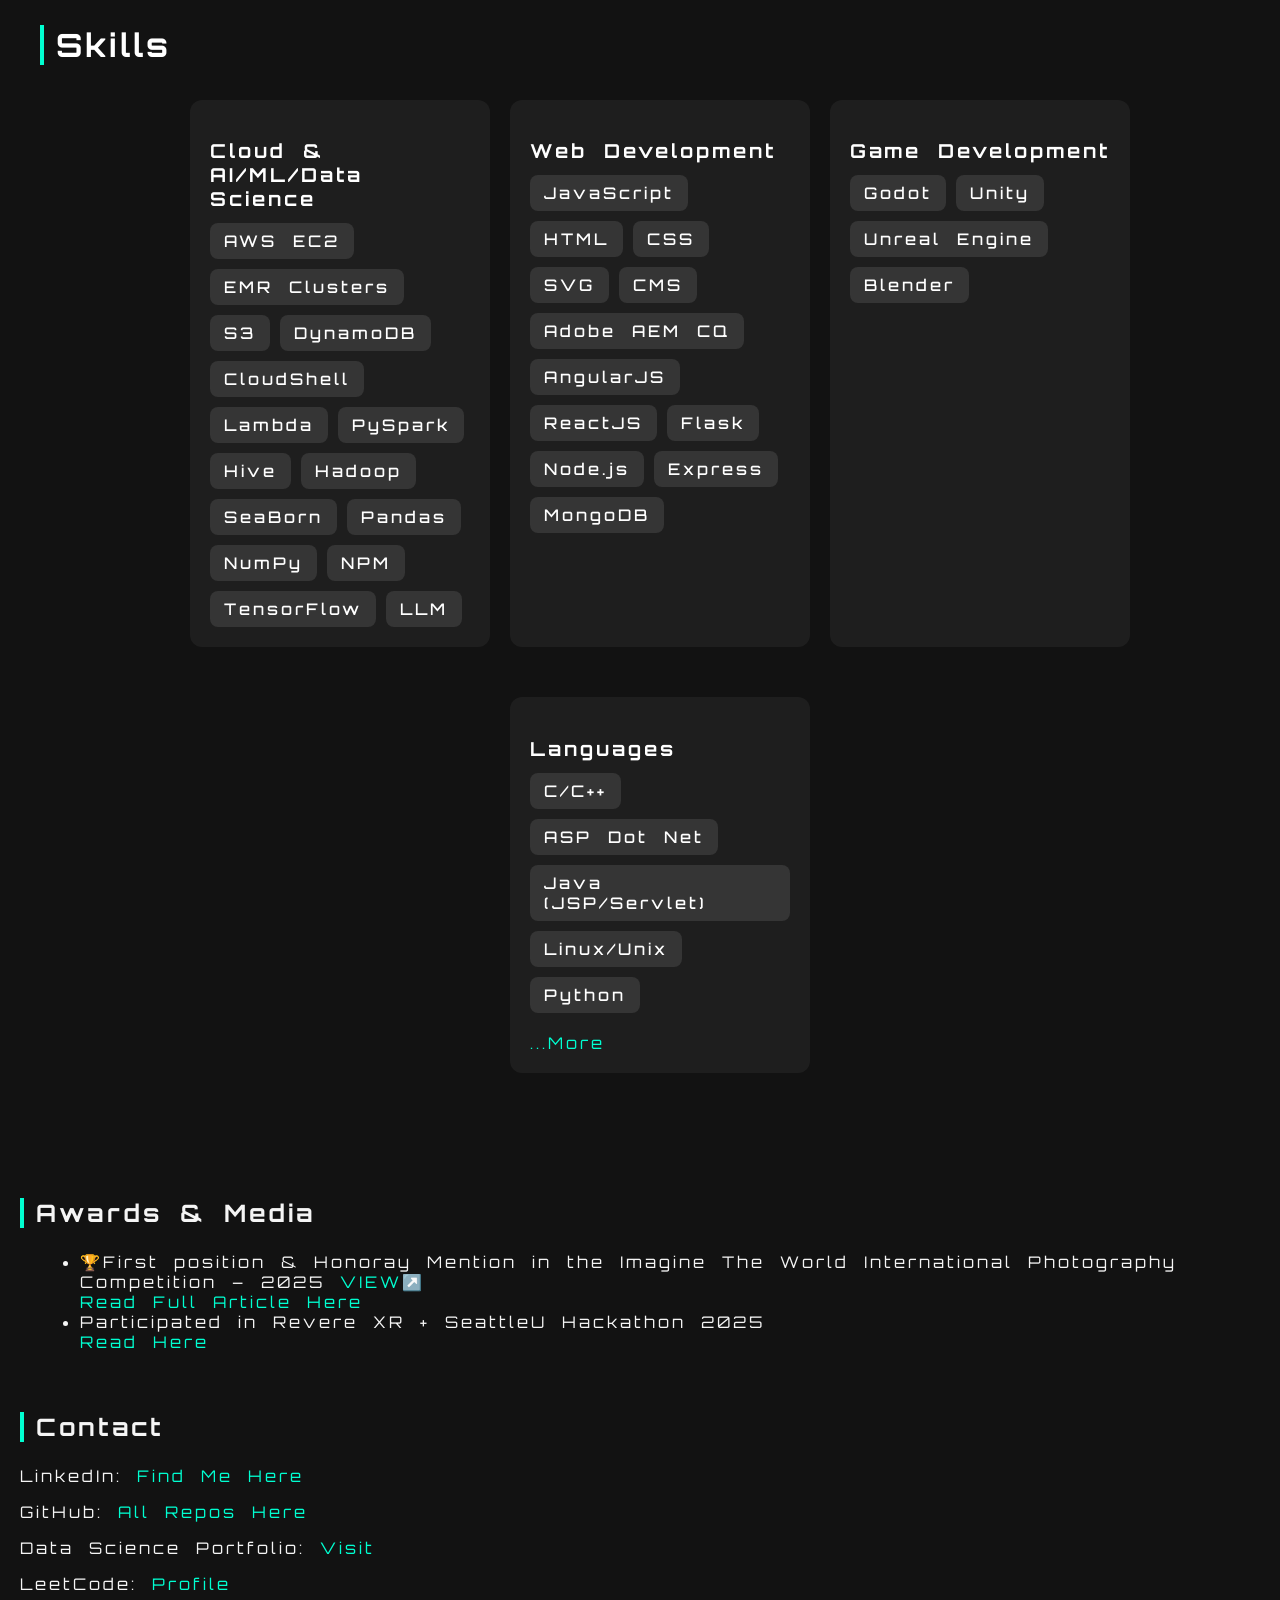
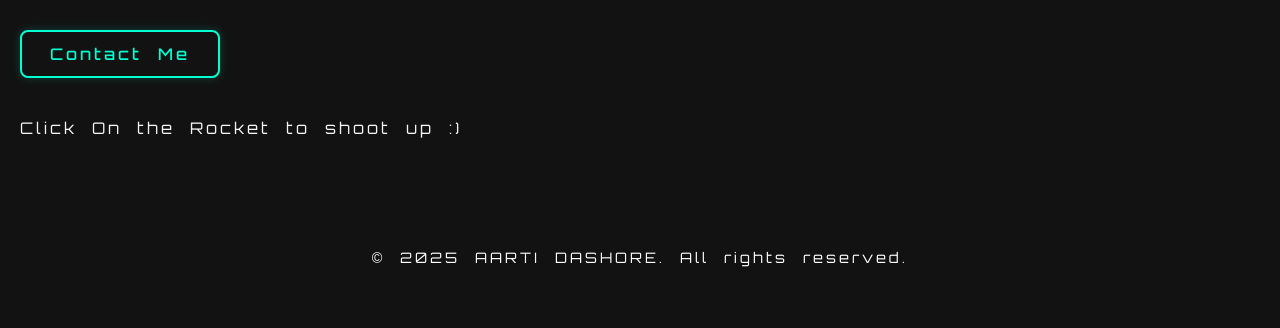
==== commit 526d7192: "1st Update" ====
--- a/index.html
+++ b/index.html
@@ -83,39 +83,74 @@
 
     <section class="about">
       <h2>About Me</h2>
-      <p>I am a tech professional with a passion for elegant code and sleek UI. I specialize in building performant, modern web applications.</p>
+      <p>I am a tech professional with a passion for elegant code and sleek UI. I specialize in building performance, Ai-based modern web applications, cloud-based applications.</p>
     </section>
 
     <section class="projects">
       <h2>Projects</h2>
       <div class="project">
-        <h3>⚙️ Project One</h3>
-        <p>A minimal CLI tool for automating deployments. Written in Rust.</p>
-      </div>
-      <div class="project">
-        <h3>🧠 Project Two</h3>
-        <p>AI-powered note-taking app with markdown support.</p>
-      </div>
+        <h3>☁️ AWS Hadoop Streaming With Hive Script Term Frequency</h3>
+        <p>This project runs a Hadoop Streaming pipeline that calculates term frequency statistics across a set of textcorpora. It involves two MapReduce jobs (2 Mappers and 2 Reducers python files), three shell scripts and a Hive query for further processing.</p>
+        <a href="https://github.com/AartiDashore/AWSHadoopStreamingWithHiveScriptTermFrequency">View Here</a>
+      </div>
+      <div class="project">
+        <h3>⛓️ Blockchain Integrity Validator</h3>
+        <p>Bitcoin Block Manipulation & Verification or Blockchain Integrity Validator is a Python-based project designed to interact with the Bitcoin blockchain by retrieving, analyzing, and manipulating blocks to simulate and demonstrate tamper detection mechanisms.</p>
+        <a href="https://github.com/AartiDashore/BlockChainIntegrityValidator">View Here</a>
+      </div>
+      <div class="project">
+        <h3>💸 Arbitrage Detection Using Publish/Subscribe (Pub/Sub)</h3>
+        <p>A Python based system that listens to real-time foreign exchange (forex) rates from a price feed and detects arbitrage opportunities.</p>
+        <a href="https://github.com/AartiDashore/ArbitrageDetectionUsingPublishSubscribe">View Here</a>
+      </div>
+      <div class="project">
+        <h3>☁️ AWS Text Search Using TF-IDF Relevance</h3>
+        <p>This project is an end-to-end application – text search application, on AWS that will use TF-IDF to compute the “relevance” of a document to a search query and display the most relevant documents.Uses AWS tools like Amazon EMR, S3, DynamoDB, AWS Lambda, CloudShell.</p>
+        <a href="https://github.com/AartiDashore/AWSTextSearchUsingTFIDFRelevance">View Here</a>
+      </div>
+      <div class="project">
+        <h3>📊 Data Science Portfolio</h3>
+        <p>A collection of data science projects demonstrating skills in data analysis, visualization, and machine learning using Python, R, and SQL.</p>
+        <a href="https://www.datascienceportfol.io/aartidashore">View Here</a>
     </section>
 
 
     <section class="skills-section">
       <h2 class="skills-heading">Skills</h2>
-
       <div class="skills-container">
         <div class="skill-group slide-in-left">
-          <h3 class="group-heading">Frontend</h3>
+          <h3 class="group-heading">Cloud & AI/ML/Data Science</h3>
           <div class="skill-list">
+            <div class="skill-badge">AWS EC2</div>
+            <div class="skill-badge">EMR Clusters</div>
+            <div class="skill-badge">S3</div>
+            <div class="skill-badge">DynamoDB</div>
+            <div class="skill-badge">CloudShell</div>
+            <div class="skill-badge">Lambda</div>
+            <div class="skill-badge">PySpark</div>
+            <div class="skill-badge">Hive</div>
+            <div class="skill-badge">Hadoop</div>
+            <div class="skill-badge">SeaBorn</div>
+            <div class="skill-badge">Pandas</div>
+            <div class="skill-badge">NumPy</div>
+            <div class="skill-badge">NPM</div>
+            <div class="skill-badge">TensorFlow</div>
+            <div class="skill-badge">LLM</div>
+          </div>
+        </div>
+
+        <div class="skill-group slide-in-right">
+          <h3 class="group-heading">Web Development</h3>
+          <div class="skill-list">
+            <div class="skill-badge">JavaScript</div>
             <div class="skill-badge">HTML</div>
             <div class="skill-badge">CSS</div>
-            <div class="skill-badge">JavaScript</div>
-            <div class="skill-badge">React</div>
-          </div>
-        </div>
-
-        <div class="skill-group slide-in-right">
-          <h3 class="group-heading">Backend</h3>
-          <div class="skill-list">
+            <div class="skill-badge">SVG</div>
+            <div class="skill-badge">CMS</div>
+            <div class="skill-badge">Adobe AEM CQ</div>
+            <div class="skill-badge">AngularJS</div>
+            <div class="skill-badge">ReactJS</div>
+            <div class="skill-badge">Flask</div>
             <div class="skill-badge">Node.js</div>
             <div class="skill-badge">Express</div>
             <div class="skill-badge">MongoDB</div>
@@ -123,20 +158,29 @@
         </div>
 
         <div class="skill-group slide-in-bottom">
-          <h3 class="group-heading">Tools</h3>
+          <h3 class="group-heading">Game Development</h3>
           <div class="skill-list">
-            <div class="skill-badge">Git</div>
-            <div class="skill-badge">Webpack</div>
-            <div class="skill-badge">VSCode</div>
+            <div class="skill-badge">Godot</div>
+            <div class="skill-badge">Unity</div>
+            <div class="skill-badge">Unreal Engine</div>
+            <div class="skill-badge">Blender</div>
           </div>
         </div>
-      </div>
-
-
-
-    </section>
-
-
+        
+        <div class="skill-group slide-in-bottom">
+          <h3 class="group-heading">Languages</h3>
+          <div class="skill-list">
+            <div class="skill-badge">C/C++</div>
+            <div class="skill-badge">ASP Dot Net</div>
+            <div class="skill-badge">Java (JSP/Servlet)</div>
+            <div class="skill-badge">Linux/Unix</div>
+            <div class="skill-badge">Python</div>
+          </div><br>
+          <a href="https://github.com/AartiDashore">...More</a>
+        </div>
+      </div>
+
+    </section>
 
     <section class="awards-media">
       <h2>Awards & Media</h2>
@@ -144,7 +188,7 @@
         <li>🏆First position & Honoray Mention in the Imagine The World International Photography Competition – 2025 <a href="https://www.seattleu.edu/arts-sciences/imagining-the-world/">VIEW↗️</a>
           <br><a herf="https://www.seattleu.edu/newsroom/2025/a-global-lens.php">Read Full Article Here</a></li>
         <li>Participated in Revere XR + SeattleU Hackathon 2025 <br> <a heref="https://www.linkedin.com/pulse/pioneering-future-immersive-storytelling-how-revere-xr-barton-6nvhe">Read Here</a></li>
-        <li>Conference Speaker – Tech Summit 2025</li>
+        <!--<li>Conference Speaker – Tech Summit 2025</li>-->
       </ul>
     </section>
 
@@ -156,55 +200,7 @@
       <p>LeetCode: <a href="https://leetcode.com/u/aartidashore/">Profile</a></p>
       <a href="mailto:aartidashore1@gmail.com" class="btn-glow">Contact Me</a>
       <br><br>
-      <p>Here are random paragraphs of text for you:
-
----
-
-1. The sky above the bustling city was painted in hues of orange and pink as the sun dipped below the horizon. People hurried home, eager to escape the lingering heat of the day, while street vendors prepared their evening meals. A gentle breeze rustled through the trees, carrying the scent of blooming jasmine and distant sea salt.
-
-2. Deep in the forest, the ancient trees stood tall and proud, their gnarled branches reaching for the clouds. A carpet of moss and fallen leaves muffled the footsteps of the wandering deer. Somewhere nearby, a brook babbled happily, its crystal-clear water weaving through the stones like a silver ribbon.
-
-3. The library was a sanctuary of silence, broken only by the soft rustling of pages and the occasional whisper. Rows upon rows of bookshelves created a maze of knowledge, inviting curious minds to explore worlds beyond their own. The scent of old paper and leather bindings filled the air, evoking memories of countless stories told.
-
-4. On the distant planet of Veridion, the sky shimmered with a strange turquoise glow. Alien flora glowed faintly in the twilight, while two moons orbited overhead in perfect harmony. The native inhabitants, tall and slender with translucent skin, moved gracefully among their crystalline cities, tending to their advanced technology with care.
-
-5. A storm was brewing at sea, dark clouds rolling in like a tidal wave. The fishermen hurried to secure their boats, eyes fixed on the horizon where lightning flickered ominously. Waves crashed against the jagged rocks, sending sprays of salty water into the cold air. The lighthouse beam cut through the gloom, a beacon of hope in the tempest.
-
-6. In a quiet village nestled between rolling hills, the smell of fresh bread wafted from the bakery. Children played in the cobblestone streets, their laughter echoing off the colorful houses. The market square bustled with activity as farmers sold ripe fruits and vegetables, and artisans displayed their handcrafted wares.
-
-7. The astronaut floated weightlessly in the vast emptiness of space, staring at the swirling galaxy below. Stars twinkled like distant diamonds, and the blue marble of Earth shimmered against the black canvas. Time seemed to stretch infinitely, and the silence was profound, broken only by the hum of life-support systems.
-
-8. In the heart of the desert, a solitary cactus stood resilient against the relentless sun. Sand dunes shifted and danced with the wind, creating ever-changing patterns across the barren landscape. At night, the sky exploded with stars, each one telling a story of ancient travelers and forgotten legends.
-
-9. The old clock tower chimed midnight, its echo reverberating through the empty streets. Shadows lengthened and twisted under the moonlight, casting eerie shapes on the walls. A lone figure hurried past, glancing nervously over their shoulder, as if fleeing from something unseen.
-
-10. In the laboratory, scientists buzzed with excitement as the experiment neared its climax. Monitors beeped steadily, and vials of glowing liquids bubbled gently. The potential for discovery was palpable, and every mind in the room raced with possibilities, hoping to unlock secrets that could change the world.
-
-11. The garden was alive with color and fragrance, a sanctuary for bees and butterflies. Roses bloomed alongside sunflowers, their petals glistening with morning dew. A wooden bench sat beneath a sprawling oak tree, inviting visitors to pause and soak in the peaceful beauty of nature.
-
-12. High atop the snowy mountain peak, the wind howled fiercely, whipping the snow into swirling flurries. The climbers huddled in their tents, their faces pale from cold and exhaustion. Yet the breathtaking view of the endless white expanse below filled them with awe and determination.
-
-13. The carnival lights twinkled brightly against the night sky, drawing crowds of excited visitors. Children clutched cotton candy as they rushed from ride to ride, while the air was filled with the sounds of laughter and music. The scent of popcorn and caramel drifted through the fairgrounds, promising a night full of joy and wonder.
-
-14. In the cozy café on the corner, the barista crafted each cup of coffee with care. The warm aroma of roasted beans mingled with the soft murmur of conversations. Outside, rain pattered gently against the windows, creating a soothing rhythm that complemented the mellow jazz playing inside.
-
-15. The ancient ruins whispered stories of a civilization long gone. Crumbling stone pillars and faded murals hinted at grandeur and mystery. Archaeologists carefully brushed away layers of dirt, eager to uncover artifacts that might reveal the secrets of the past.
-
-16. A cat stretched lazily on the sunlit windowsill, its fur glowing golden in the afternoon light. Outside, birds chirped merrily, and leaves rustled in the gentle breeze. The peaceful scene was a perfect moment of calm in an otherwise busy day.
-
-17. The marketplace in the heart of the city was a riot of color and sound. Vendors shouted to advertise their goods, while shoppers haggled enthusiastically. Spices from distant lands filled the air with exotic scents, and vibrant fabrics fluttered in the wind like flags of celebration.
-
-18. In the quiet chapel, stained glass windows cast kaleidoscopic patterns on the stone floor. Candles flickered softly, their flames dancing in the still air. The gentle hum of a choir filled the space, creating an atmosphere of reverence and peace.
-
-19. The young artist dipped her brush into a palette of vivid colors, capturing the essence of the sunset on her canvas. Each stroke conveyed emotion and movement, transforming blank space into a world of imagination. Her studio was cluttered but alive with creative energy.
-
-20. On the edge of the cliff, waves crashed against jagged rocks, sending sprays of mist into the air. The salty breeze carried the cries of seagulls as they soared above. A solitary lighthouse stood guard, its light sweeping across the dark waters to guide lost ships safely home.
-
----
-<br>
-
-Congrats! You have made end of this webpage. Thanks for reading.
-</p>
+      <p>Click On the Rocket to shoot up :)</p>
     </section>
   </div>
 
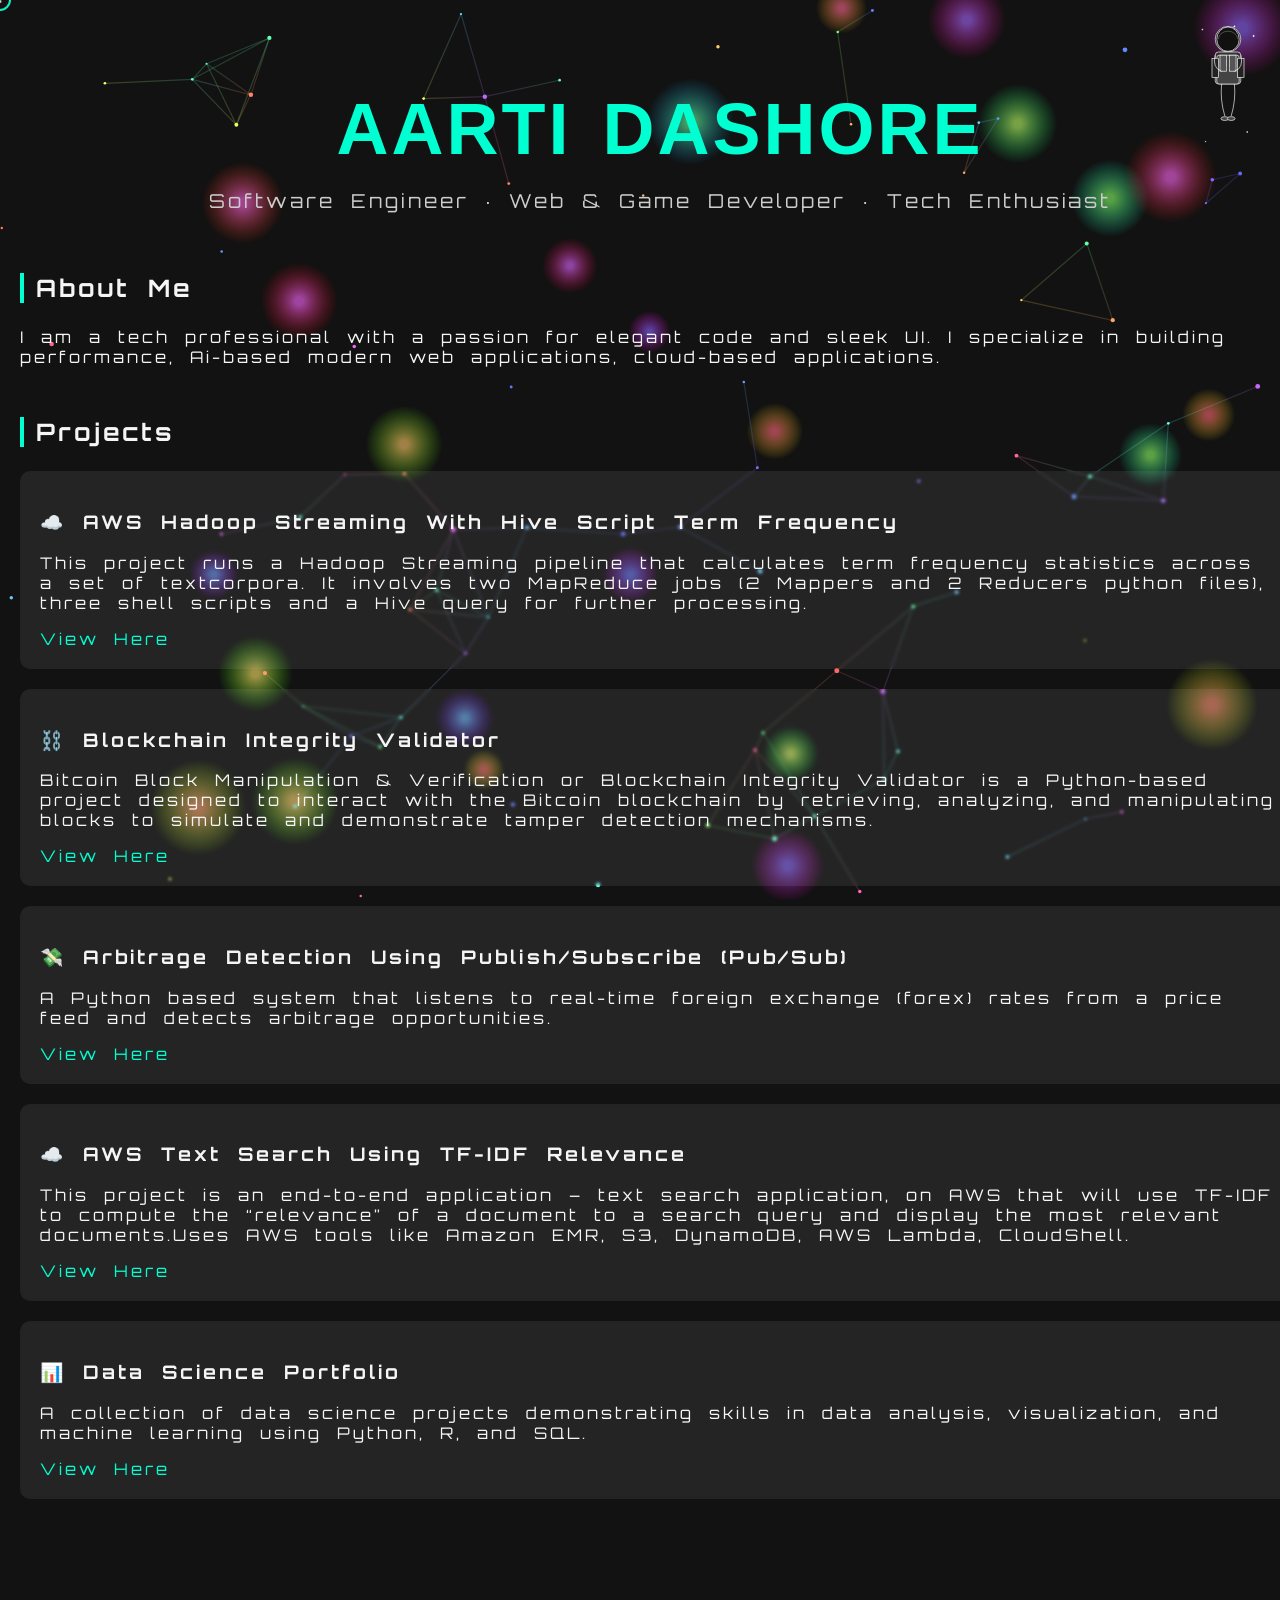
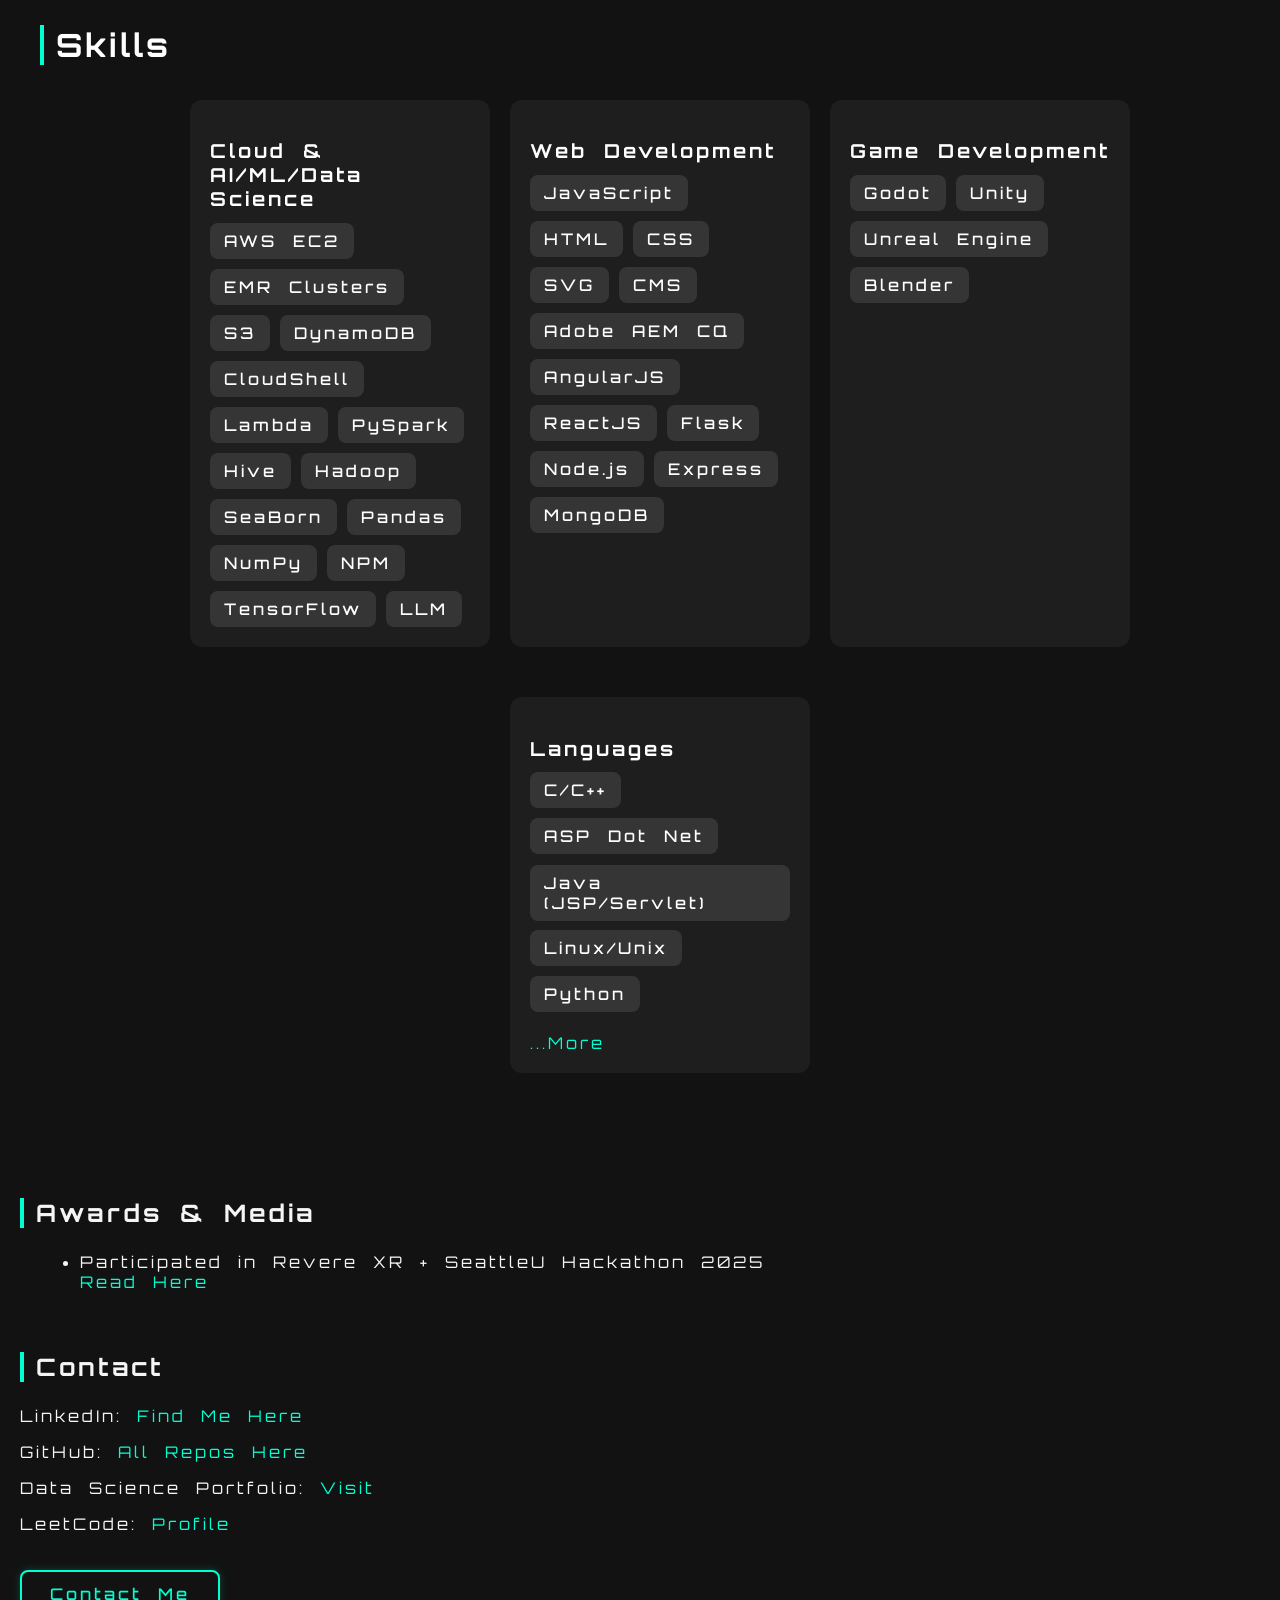
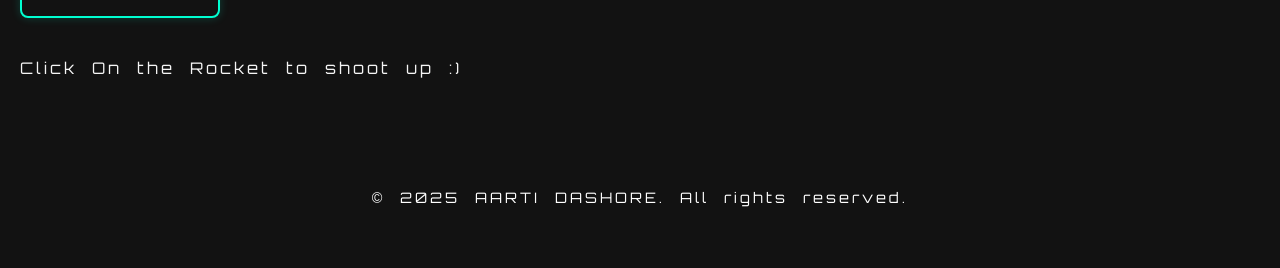
==== commit 171e0dcb: "Removed Prize in index.html" ====
--- a/index.html
+++ b/index.html
@@ -185,8 +185,8 @@
     <section class="awards-media">
       <h2>Awards & Media</h2>
       <ul>
-        <li>🏆First position & Honoray Mention in the Imagine The World International Photography Competition – 2025 <a href="https://www.seattleu.edu/arts-sciences/imagining-the-world/">VIEW↗️</a>
-          <br><a herf="https://www.seattleu.edu/newsroom/2025/a-global-lens.php">Read Full Article Here</a></li>
+        <!-- <li>🏆First position & Honoray Mention in the Imagine The World International Photography Competition – 2025 <a href="https://www.seattleu.edu/arts-sciences/imagining-the-world/">VIEW↗️</a>
+          <br><a herf="https://www.seattleu.edu/newsroom/2025/a-global-lens.php">Read Full Article Here</a></li> -->
         <li>Participated in Revere XR + SeattleU Hackathon 2025 <br> <a heref="https://www.linkedin.com/pulse/pioneering-future-immersive-storytelling-how-revere-xr-barton-6nvhe">Read Here</a></li>
         <!--<li>Conference Speaker – Tech Summit 2025</li>-->
       </ul>
@@ -338,3 +338,4 @@
   <script src="astro.js"></script>
 </body>
 </html>
+
